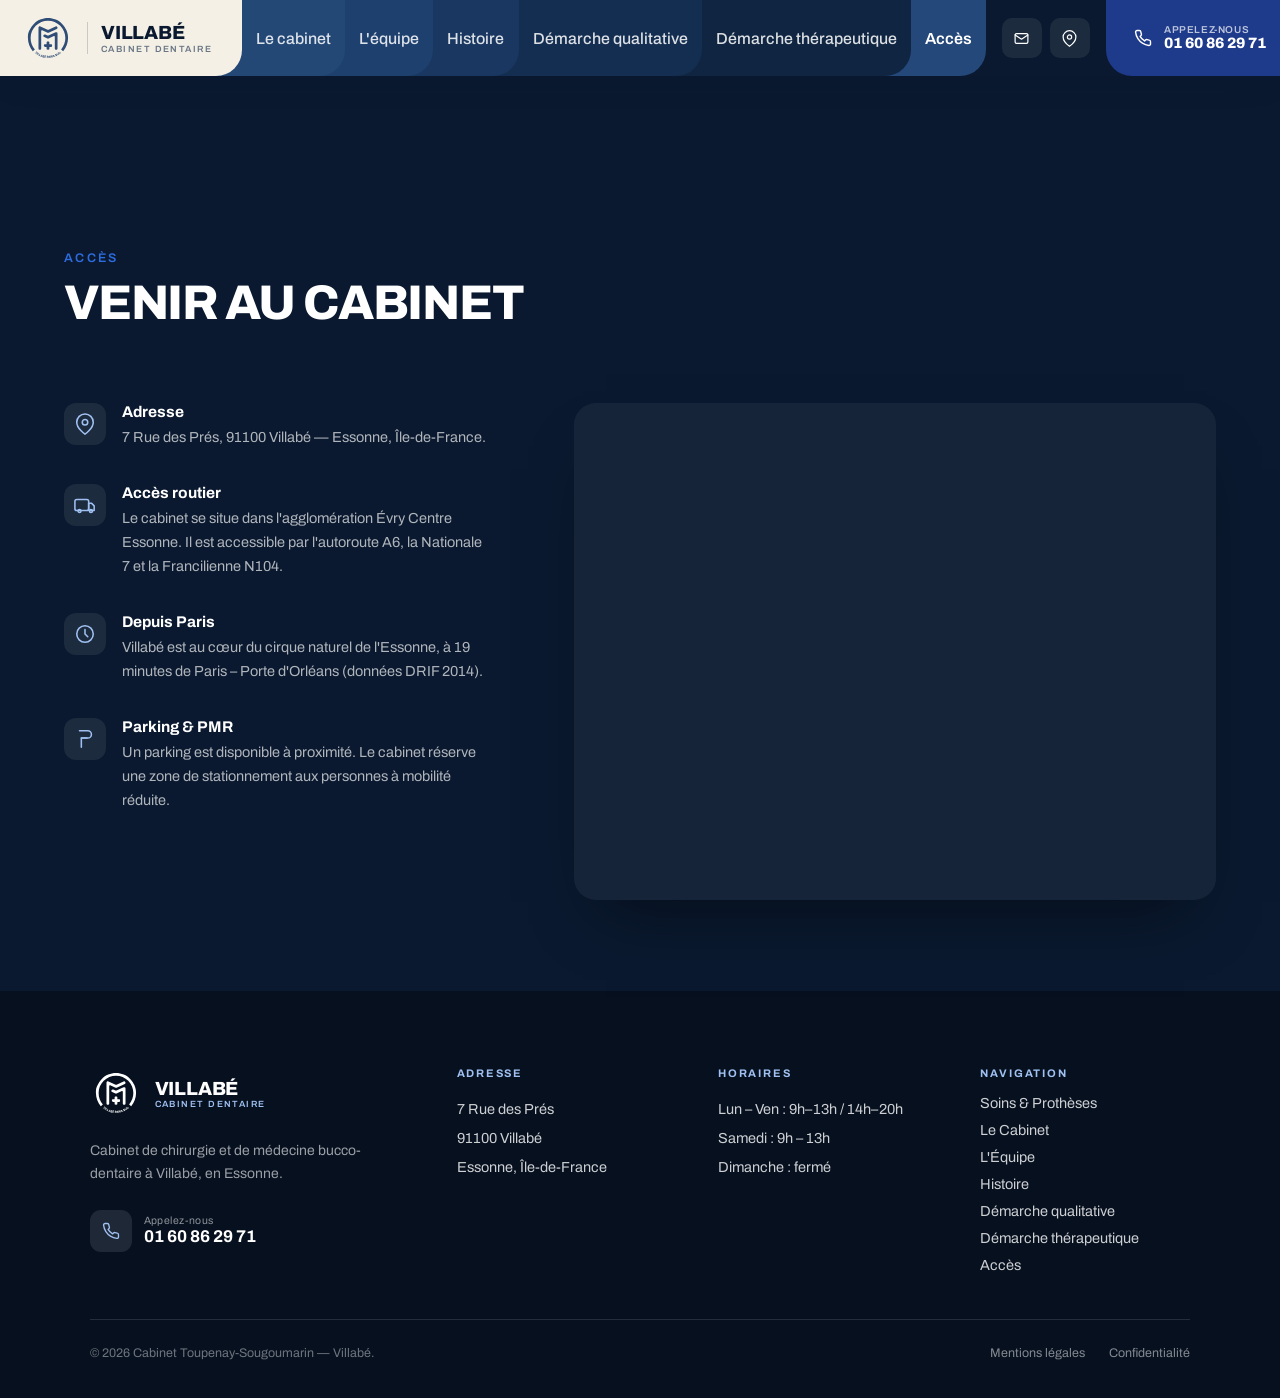
==== acces.html @ 50a6d3e3 "Ajoute les pages Equipe, Histoire, Demarche qualitative/therapeutique et Acces Reprend le contenu de" ====
<!DOCTYPE html>
<html lang="fr">
<head>
<meta charset="utf-8">
<meta name="viewport" content="width=device-width, initial-scale=1">
<title>Accès — Cabinet Dentaire Villabé — Dr Toupenay &amp; Dr Sougoumarin</title>
<meta name="description" content="Venir au cabinet dentaire de Villabé : adresse, accès routier (A6, N7, N104), distance depuis Paris, parking et zone PMR.">
<link rel="preconnect" href="https://fonts.googleapis.com">
<link rel="preconnect" href="https://fonts.gstatic.com" crossorigin>
<link href="https://fonts.googleapis.com/css2?family=Archivo:wght@400;500;600;700;800;900&display=swap" rel="stylesheet">
<style>
  :root {
    --navy:#0A192F; --navy2:#0E2742; --blue:#1E3A8A; --blue2:#2D6CDF; --blue-l:#9FC0F0;
    --cream:#ECE7DF; --ink:#14181B;
  }
  * { box-sizing: border-box; margin: 0; padding: 0; }
  html { scroll-behavior: smooth; }
  body { font-family: 'Archivo', -apple-system, sans-serif; color: #E8EEF6; background: var(--navy); -webkit-font-smoothing: antialiased; overflow-x: hidden; }
  ::selection { background: var(--navy); color: #fff; }
  img { display: block; }
  section[id], footer[id] { scroll-margin-top: 80px; }
  html.lenis, html.lenis body { height: auto; }
  .lenis.lenis-smooth { scroll-behavior: auto !important; }
  .lenis.lenis-smooth [data-lenis-prevent] { overscroll-behavior: contain; }
  .lenis.lenis-stopped { overflow: hidden; }
  .display { font-weight: 800; text-transform: uppercase; letter-spacing: -0.02em; line-height: 0.98; }
  .eyebrow { display: inline-block; font-size: 12.5px; font-weight: 600; letter-spacing: .18em; text-transform: uppercase; color: var(--blue-l); }

  /* ---------- header hover states ---------- */
  .navcenter a { white-space: nowrap; }
  .nav-active:hover { background: #2C5490 !important; }
  .nav-link:hover   { background: #23477C !important; color: #fff !important; }
  .icon-tab:hover   { background: rgba(255,255,255,0.16) !important; }
  .phone-cta:hover  { background: #274aa8 !important; }
  .flink:hover      { color: #fff !important; }
  @media (max-width: 1040px) { .navcenter { display: none !important; } }
  @media (max-width: 760px) { .footgrid { grid-template-columns: 1fr 1fr !important; } }
  @media (max-width: 560px) { .footgrid { grid-template-columns: 1fr !important; } }

  /* =====================================================================
     SCROLL ANIMATION ENGINE — reveal variants (data-reveal)
     ===================================================================== */
  [data-reveal] { opacity: 0; transition: opacity .9s cubic-bezier(.2,.7,.2,1), transform 1s cubic-bezier(.2,.7,.2,1); transition-delay: var(--rd,0ms); will-change: opacity, transform; }
  [data-reveal="up"]    { transform: translateY(44px); }
  [data-reveal="scale"] { transform: translateY(38px) scale(.94); }
  [data-reveal].is-in   { opacity: 1; transform: none; }
  @media (prefers-reduced-motion: reduce) {
    [data-reveal] { opacity: 1 !important; transform: none !important; }
  }

  /* =====================================================================
     ACCÈS — infos + carte
     ===================================================================== */
  .rowfeat { position: relative; padding: clamp(126px,15vw,172px) clamp(22px,5vw,80px) clamp(56px,7vw,108px); }
  .rowfeat__head { max-width: 1180px; margin: 0 auto clamp(48px,6vw,84px); }
  .rowfeat__head .eyebrow { color: var(--blue2); }
  .rowfeat__head h1 { margin-top: 14px; font-weight: 800; text-transform: uppercase; letter-spacing: -.025em; line-height: .98; color: #fff; font-size: clamp(30px,3.8vw,52px); max-width: 20ch; }
  .access__inner { max-width: 1180px; margin: 0 auto; display: grid; grid-template-columns: .82fr 1.18fr; gap: clamp(36px,5vw,72px); align-items: start; }
  .access__facts { display: flex; flex-direction: column; gap: clamp(26px,3vw,34px); }
  .access__fact { display: flex; gap: 16px; }
  .access__fact svg { flex: none; width: 42px; height: 42px; border-radius: 12px; background: rgba(255,255,255,.08); padding: 10px; box-sizing: border-box; }
  .access__fact h2 { font-size: 15.5px; font-weight: 700; color: #fff; margin-bottom: 6px; }
  .access__fact p { font-size: 14.5px; line-height: 1.65; color: rgba(255,255,255,.68); max-width: 46ch; }
  .access__map { position: relative; border-radius: 22px; overflow: hidden; aspect-ratio: 4/3.1; box-shadow: 0 34px 64px -32px rgba(0,0,0,.55); background: rgba(255,255,255,.05); }
  .access__map iframe { position: absolute; inset: 0; width: 100%; height: 100%; border: 0; filter: grayscale(.15) contrast(1.05); }
  @media (max-width: 900px) { .access__inner { grid-template-columns: 1fr; } .access__map { order: -1; } }

  /* =====================================================================
     FOOTER
     ===================================================================== */
  .site-footer { background: #06101F; color: #fff; padding: clamp(48px,6vw,84px) clamp(22px,7vw,110px) clamp(26px,3vw,38px); }
  .footgrid { display: grid; grid-template-columns: 1.5fr 1fr 1fr 1fr; gap: clamp(28px,4vw,56px); padding-bottom: 46px; border-bottom: 1px solid rgba(255,255,255,0.12); }
</style>
</head>
<body>

<div style="background:var(--navy); min-height:100vh;">

  <!-- ============ HEADER ============ -->
  <header style="position:sticky; top:0; z-index:100; display:flex; align-items:stretch; height:76px; background:#0A192F; margin:0; box-shadow:0 14px 34px -22px rgba(10,25,47,0.6);">
    <div style="flex:none; display:flex; align-items:center; gap:13px; background:#F4F0E6; padding:0 30px 0 22px; border-bottom-right-radius:26px; position:relative; z-index:7;">
      <img src="images/logo.svg" alt="Cabinet Dentaire Villabé Paris Sud" style="height:52px; width:auto;">
      <div style="width:1px; height:32px; background:rgba(10,25,47,0.18);"></div>
      <div style="display:flex; flex-direction:column; line-height:1.12;">
        <span style="font-weight:800; font-size:19px; letter-spacing:-0.01em; color:#0A192F;">VILLABÉ</span>
        <span style="font-weight:600; font-size:9px; letter-spacing:0.16em; text-transform:uppercase; color:#6a7686;">Cabinet Dentaire</span>
      </div>
    </div>
    <nav class="navcenter" style="flex:1; display:flex; align-items:stretch; position:relative;">
      <a href="index.html#cabinet" class="nav-link" style="flex:1; display:flex; align-items:center; justify-content:center; padding:0 clamp(10px,1.1vw,20px) 0 calc(clamp(10px,1.1vw,20px) + 26px); font-size:16px; font-weight:500; color:rgba(255,255,255,0.85); text-decoration:none; background:#234876; border-bottom-right-radius:26px; margin-left:-26px; position:relative; z-index:6; transition:background .2s ease, color .2s ease;">Le cabinet</a>
      <a href="equipe.html" class="nav-link" style="flex:1; display:flex; align-items:center; justify-content:center; padding:0 clamp(10px,1.1vw,20px) 0 calc(clamp(10px,1.1vw,20px) + 26px); font-size:16px; font-weight:500; color:rgba(255,255,255,0.85); text-decoration:none; background:#1E406E; border-bottom-right-radius:26px; margin-left:-26px; position:relative; z-index:5; transition:background .2s ease, color .2s ease;">L'équipe</a>
      <a href="histoire.html" class="nav-link" style="flex:1; display:flex; align-items:center; justify-content:center; padding:0 clamp(10px,1.1vw,20px) 0 calc(clamp(10px,1.1vw,20px) + 26px); font-size:16px; font-weight:500; color:rgba(255,255,255,0.85); text-decoration:none; background:#193760; border-bottom-right-radius:26px; margin-left:-26px; position:relative; z-index:4; transition:background .2s ease, color .2s ease;">Histoire</a>
      <a href="demarche-qualitative.html" class="nav-link" style="flex:1; display:flex; align-items:center; justify-content:center; padding:0 clamp(10px,1.1vw,20px) 0 calc(clamp(10px,1.1vw,20px) + 26px); font-size:16px; font-weight:500; color:rgba(255,255,255,0.85); text-decoration:none; background:#142E51; border-bottom-right-radius:26px; margin-left:-26px; position:relative; z-index:3; transition:background .2s ease, color .2s ease;">Démarche qualitative</a>
      <a href="demarche-therapeutique.html" class="nav-link" style="flex:1; display:flex; align-items:center; justify-content:center; padding:0 clamp(10px,1.1vw,20px) 0 calc(clamp(10px,1.1vw,20px) + 26px); font-size:16px; font-weight:500; color:rgba(255,255,255,0.85); text-decoration:none; background:#0F2541; border-bottom-right-radius:26px; margin-left:-26px; position:relative; z-index:2; transition:background .2s ease, color .2s ease;">Démarche thérapeutique</a>
      <a href="acces.html" class="nav-active" style="flex:1; display:flex; align-items:center; justify-content:center; padding:0 clamp(10px,1.1vw,20px) 0 calc(clamp(10px,1.1vw,20px) + 26px); font-size:16px; font-weight:600; color:#fff; text-decoration:none; background:#24487A; border-bottom-right-radius:26px; margin-left:-26px; position:relative; z-index:1; transition:background .2s ease;">Accès</a>
    </nav>
    <div style="flex:none; margin-left:auto; display:flex; align-items:center; gap:8px; padding:0 16px;">
      <a href="mailto:contact@villabe-dental.fr" class="icon-tab" style="width:40px; height:40px; border-radius:10px; background:rgba(255,255,255,0.08); display:flex; align-items:center; justify-content:center; text-decoration:none; transition:background .2s ease;">
        <svg width="17" height="17" viewBox="0 0 24 24" fill="none" stroke="#fff" stroke-width="1.7" stroke-linecap="round" stroke-linejoin="round"><rect x="3" y="5" width="18" height="14" rx="2"/><path d="m3 7 9 6 9-6"/></svg>
      </a>
      <a href="#contact" class="icon-tab" style="width:40px; height:40px; border-radius:10px; background:rgba(255,255,255,0.08); display:flex; align-items:center; justify-content:center; text-decoration:none; transition:background .2s ease;">
        <svg width="17" height="17" viewBox="0 0 24 24" fill="none" stroke="#fff" stroke-width="1.7" stroke-linecap="round" stroke-linejoin="round"><path d="M21 10c0 7-9 13-9 13s-9-6-9-13a9 9 0 0 1 18 0z"/><circle cx="12" cy="10" r="3"/></svg>
      </a>
    </div>
    <a href="tel:0160862971" class="phone-cta" style="flex:none; display:flex; align-items:center; gap:12px; background:#1E3A8A; padding:0 28px; text-decoration:none; border-bottom-left-radius:26px; transition:background .2s ease;">
      <svg width="18" height="18" viewBox="0 0 24 24" fill="none" stroke="#fff" stroke-width="1.9" stroke-linecap="round" stroke-linejoin="round"><path d="M22 16.92v3a2 2 0 0 1-2.18 2 19.79 19.79 0 0 1-8.63-3.07 19.5 19.5 0 0 1-6-6 19.79 19.79 0 0 1-3.07-8.67A2 2 0 0 1 4.11 2h3a2 2 0 0 1 2 1.72c.13.96.36 1.9.7 2.81a2 2 0 0 1-.45 2.11L8.09 9.91a16 16 0 0 0 6 6l1.27-1.27a2 2 0 0 1 2.11-.45c.91.34 1.85.57 2.81.7A2 2 0 0 1 22 16.92z"/></svg>
      <span style="display:flex; flex-direction:column; line-height:1.1;">
        <span style="font-size:10px; font-weight:600; letter-spacing:0.06em; text-transform:uppercase; color:rgba(255,255,255,0.7);">Appelez-nous</span>
        <span style="font-size:15px; font-weight:800; color:#fff;">01 60 86 29 71</span>
      </span>
    </a>
  </header>

  <!-- ============ ACCÈS ============ -->
  <section class="rowfeat" id="acces" aria-label="Accès" style="background:var(--navy);">
    <div class="rowfeat__head">
      <span class="eyebrow" data-reveal="up">Accès</span>
      <h1 data-reveal="up" style="--rd:60ms">Venir au cabinet</h1>
    </div>
    <div class="access__inner">
      <div class="access__facts">
        <div class="access__fact" data-reveal="up">
          <svg width="42" height="42" viewBox="0 0 24 24" fill="none" stroke="#9FC0F0" stroke-width="1.7" stroke-linecap="round" stroke-linejoin="round"><path d="M21 10c0 7-9 13-9 13s-9-6-9-13a9 9 0 0 1 18 0z"/><circle cx="12" cy="10" r="3"/></svg>
          <div><h2>Adresse</h2><p>7 Rue des Prés, 91100 Villabé — Essonne, Île-de-France.</p></div>
        </div>
        <div class="access__fact" data-reveal="up" style="--rd:60ms">
          <svg width="42" height="42" viewBox="0 0 24 24" fill="none" stroke="#9FC0F0" stroke-width="1.7" stroke-linecap="round" stroke-linejoin="round"><rect x="1" y="6" width="15" height="12" rx="2"/><path d="M16 10h3l3 3v5h-6z"/><circle cx="6" cy="18.5" r="1.6"/><circle cx="18.5" cy="18.5" r="1.6"/></svg>
          <div><h2>Accès routier</h2><p>Le cabinet se situe dans l'agglomération Évry Centre Essonne. Il est accessible par l'autoroute A6, la Nationale 7 et la Francilienne N104.</p></div>
        </div>
        <div class="access__fact" data-reveal="up" style="--rd:120ms">
          <svg width="42" height="42" viewBox="0 0 24 24" fill="none" stroke="#9FC0F0" stroke-width="1.7" stroke-linecap="round" stroke-linejoin="round"><circle cx="12" cy="12" r="9"/><path d="M12 7v5l3 3"/></svg>
          <div><h2>Depuis Paris</h2><p>Villabé est au cœur du cirque naturel de l'Essonne, à 19 minutes de Paris – Porte d'Orléans (données DRIF 2014).</p></div>
        </div>
        <div class="access__fact" data-reveal="up" style="--rd:180ms">
          <svg width="42" height="42" viewBox="0 0 24 24" fill="none" stroke="#9FC0F0" stroke-width="1.7" stroke-linecap="round" stroke-linejoin="round"><path d="M6 3h9a4 4 0 0 1 0 8H8v10"/><path d="M8 11h6"/></svg>
          <div><h2>Parking &amp; PMR</h2><p>Un parking est disponible à proximité. Le cabinet réserve une zone de stationnement aux personnes à mobilité réduite.</p></div>
        </div>
      </div>
      <div class="access__map" data-reveal="scale">
        <iframe src="https://www.google.com/maps?q=7+Rue+des+Pr%C3%A9s,+91100+Villab%C3%A9&output=embed" title="Localisation du cabinet à Villabé" loading="lazy" referrerpolicy="no-referrer-when-downgrade"></iframe>
      </div>
    </div>
  </section>

  <!-- ============ FOOTER ============ -->
  <footer class="site-footer" id="contact">
    <div class="footgrid">
      <div style="max-width:34ch;">
        <div style="display:flex; align-items:center; gap:13px; margin-bottom:20px;">
          <img src="images/logo-white.svg" alt="Cabinet Dentaire Villabé" style="height:52px; width:auto;">
          <div style="display:flex; flex-direction:column; line-height:1.12;">
            <span style="font-weight:800; font-size:19px; letter-spacing:-0.01em;">VILLABÉ</span>
            <span style="font-weight:600; font-size:9px; letter-spacing:0.16em; text-transform:uppercase; color:#9FC0F0;">Cabinet Dentaire</span>
          </div>
        </div>
        <p style="font-size:14px; line-height:1.65; color:rgba(255,255,255,0.6);">Cabinet de chirurgie et de médecine bucco-dentaire à Villabé, en Essonne.</p>
        <a href="tel:0160862971" style="display:inline-flex; align-items:center; gap:12px; margin-top:24px; text-decoration:none;">
          <span style="width:42px; height:42px; flex:none; border-radius:11px; background:rgba(255,255,255,0.1); display:flex; align-items:center; justify-content:center;"><svg width="18" height="18" viewBox="0 0 24 24" fill="none" stroke="#9FC0F0" stroke-width="1.8" stroke-linecap="round" stroke-linejoin="round"><path d="M22 16.92v3a2 2 0 0 1-2.18 2 19.79 19.79 0 0 1-8.63-3.07 19.5 19.5 0 0 1-6-6 19.79 19.79 0 0 1-3.07-8.67A2 2 0 0 1 4.11 2h3a2 2 0 0 1 2 1.72c.13.96.36 1.9.7 2.81a2 2 0 0 1-.45 2.11L8.09 9.91a16 16 0 0 0 6 6l1.27-1.27a2 2 0 0 1 2.11-.45c.91.34 1.85.57 2.81.7A2 2 0 0 1 22 16.92z"/></svg></span>
          <span style="display:flex; flex-direction:column; line-height:1.15;"><span style="font-size:10.5px; color:rgba(255,255,255,0.55); letter-spacing:0.04em;">Appelez-nous</span><span style="font-size:17px; font-weight:700; color:#fff;">01 60 86 29 71</span></span>
        </a>
      </div>
      <div>
        <div style="font-size:11px; font-weight:700; letter-spacing:0.16em; text-transform:uppercase; color:#9FC0F0; margin-bottom:16px;">Adresse</div>
        <div style="font-size:14.5px; line-height:2; color:rgba(255,255,255,0.8);">7 Rue des Prés<br>91100 Villabé<br>Essonne, Île-de-France</div>
      </div>
      <div>
        <div style="font-size:11px; font-weight:700; letter-spacing:0.16em; text-transform:uppercase; color:#9FC0F0; margin-bottom:16px;">Horaires</div>
        <div style="font-size:14.5px; line-height:2; color:rgba(255,255,255,0.8);">Lun – Ven&nbsp;: 9h–13h / 14h–20h<br>Samedi&nbsp;: 9h – 13h<br>Dimanche&nbsp;: fermé</div>
      </div>
      <div>
        <div style="font-size:11px; font-weight:700; letter-spacing:0.16em; text-transform:uppercase; color:#9FC0F0; margin-bottom:16px;">Navigation</div>
        <div style="display:flex; flex-direction:column; gap:11px;">
          <a href="index.html#soins" class="flink" style="font-size:14.5px; color:rgba(255,255,255,0.8); text-decoration:none; transition:color .2s ease;">Soins &amp; Prothèses</a>
          <a href="index.html#cabinet" class="flink" style="font-size:14.5px; color:rgba(255,255,255,0.8); text-decoration:none; transition:color .2s ease;">Le Cabinet</a>
          <a href="equipe.html" class="flink" style="font-size:14.5px; color:rgba(255,255,255,0.8); text-decoration:none; transition:color .2s ease;">L'Équipe</a>
          <a href="histoire.html" class="flink" style="font-size:14.5px; color:rgba(255,255,255,0.8); text-decoration:none; transition:color .2s ease;">Histoire</a>
          <a href="demarche-qualitative.html" class="flink" style="font-size:14.5px; color:rgba(255,255,255,0.8); text-decoration:none; transition:color .2s ease;">Démarche qualitative</a>
          <a href="demarche-therapeutique.html" class="flink" style="font-size:14.5px; color:rgba(255,255,255,0.8); text-decoration:none; transition:color .2s ease;">Démarche thérapeutique</a>
          <a href="acces.html" class="flink" style="font-size:14.5px; color:rgba(255,255,255,0.8); text-decoration:none; transition:color .2s ease;">Accès</a>
        </div>
      </div>
    </div>
    <div style="display:flex; align-items:center; justify-content:space-between; flex-wrap:wrap; gap:14px; padding-top:26px;">
      <span style="font-size:12.5px; color:rgba(255,255,255,0.42);">© 2026 Cabinet Toupenay-Sougoumarin — Villabé.</span>
      <div style="display:flex; gap:24px;">
        <a href="#" class="flink" style="font-size:12.5px; color:rgba(255,255,255,0.5); text-decoration:none;">Mentions légales</a>
        <a href="#" class="flink" style="font-size:12.5px; color:rgba(255,255,255,0.5); text-decoration:none;">Confidentialité</a>
      </div>
    </div>
  </footer>

</div>

<script src="js/lenis.min.js"></script>
<script>
(function () {
  var reduce = window.matchMedia && window.matchMedia('(prefers-reduced-motion: reduce)').matches;
  var D = document;

  function initLenis() {
    if (reduce || !window.Lenis) return;
    var lenis = new Lenis({
      duration: 1.15,
      easing: function (t) { return Math.min(1, 1.001 - Math.pow(2, -10 * t)); },
      smoothWheel: true,
      wheelMultiplier: 1,
      touchMultiplier: 1.6
    });
    function loop(time) { lenis.raf(time); requestAnimationFrame(loop); }
    requestAnimationFrame(loop);
    Array.prototype.slice.call(D.querySelectorAll('a[href^="#"]')).forEach(function (a) {
      var href = a.getAttribute('href');
      if (href.length < 2) return;
      a.addEventListener('click', function (e) {
        var t = D.querySelector(href);
        if (t) { e.preventDefault(); lenis.scrollTo(t, { offset: -80 }); }
      });
    });
  }

  function initReveal() {
    var els = Array.prototype.slice.call(D.querySelectorAll('[data-reveal]'));
    if (!els.length) return;
    els.forEach(function (e) {
      var p = e.parentElement;
      while (p && !p.hasAttribute('data-stagger')) p = p.parentElement;
      if (p && !e.style.getPropertyValue('--rd')) {
        var sibs = Array.prototype.slice.call(p.querySelectorAll('[data-reveal]'));
        var step = parseInt(p.getAttribute('data-stagger'), 10) || 80;
        e.style.setProperty('--rd', (sibs.indexOf(e) * step) + 'ms');
      }
    });
    if (reduce || !('IntersectionObserver' in window)) { els.forEach(function (e) { e.classList.add('is-in'); }); return; }
    var io = new IntersectionObserver(function (ents) {
      ents.forEach(function (en) { if (en.isIntersecting) { en.target.classList.add('is-in'); io.unobserve(en.target); } });
    }, { threshold: 0.18, rootMargin: '0px 0px -8% 0px' });
    els.forEach(function (e) { io.observe(e); });
  }

  function boot() {
    try { initLenis(); } catch (e) {}
    try { initReveal(); } catch (e) {}
  }
  if (document.readyState === 'loading') document.addEventListener('DOMContentLoaded', boot);
  else boot();
})();
</script>
</body>
</html>
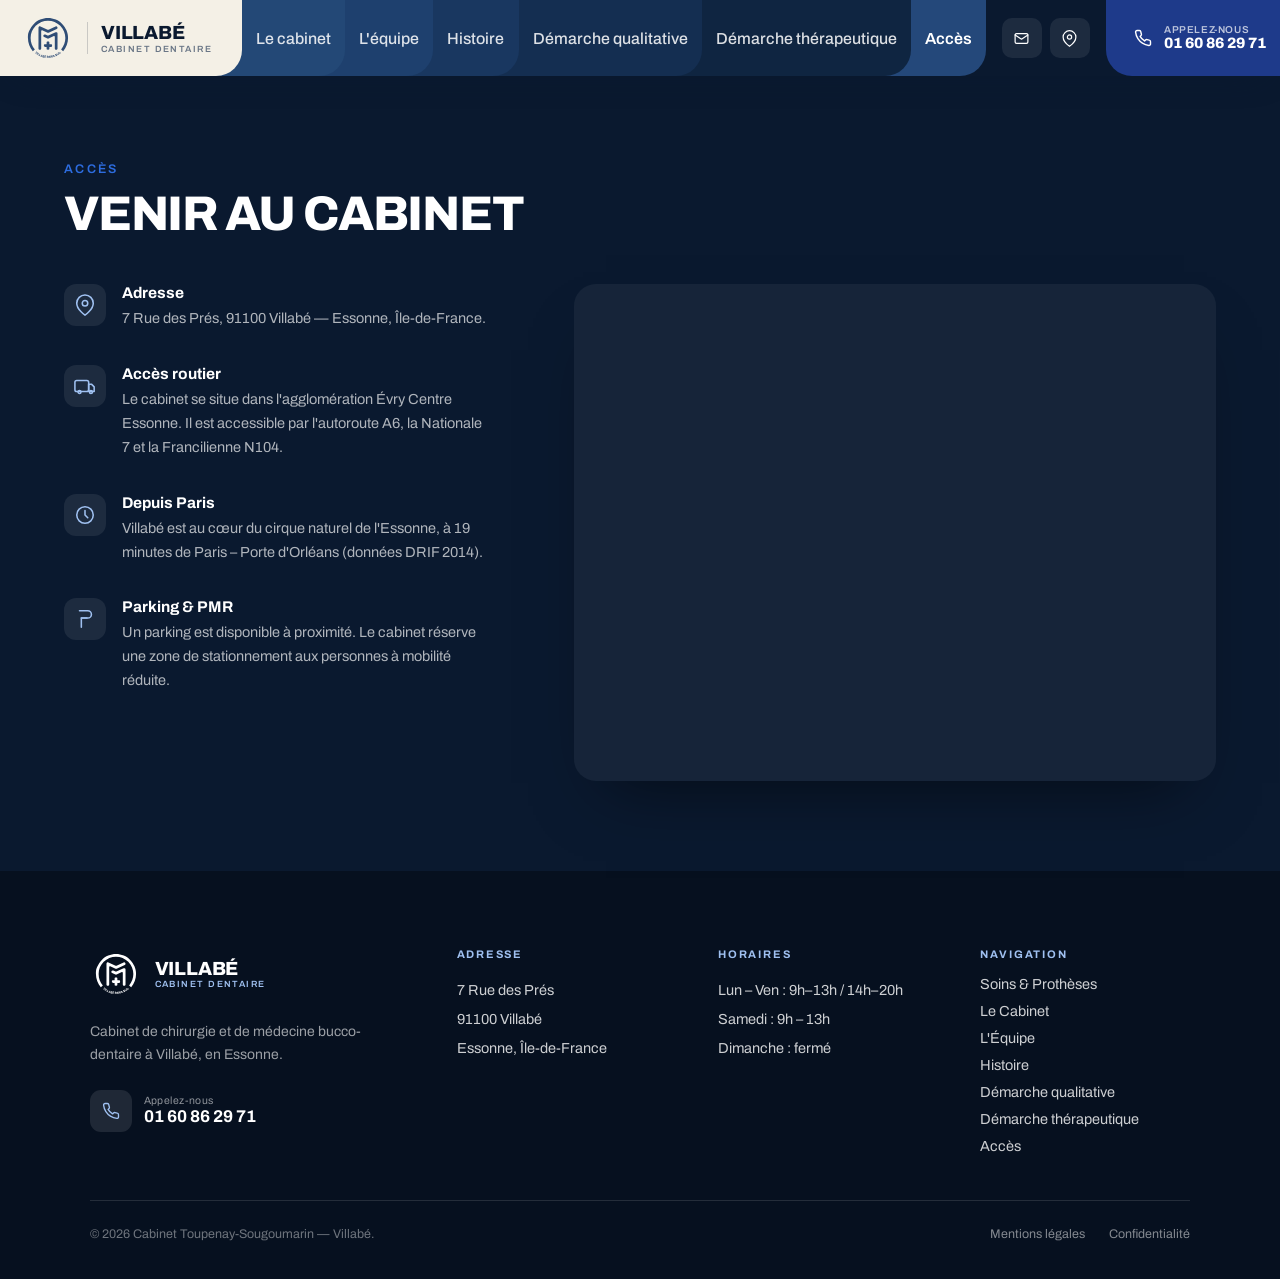
==== commit 7be2236a: "Remplace le format video vertical par un lecteur 16/9 et reduit les marges hautes - equipe.html : le" ====
--- a/acces.html
+++ b/acces.html
@@ -51,8 +51,8 @@
   /* =====================================================================
      ACCÈS — infos + carte
      ===================================================================== */
-  .rowfeat { position: relative; padding: clamp(126px,15vw,172px) clamp(22px,5vw,80px) clamp(56px,7vw,108px); }
-  .rowfeat__head { max-width: 1180px; margin: 0 auto clamp(48px,6vw,84px); }
+  .rowfeat { position: relative; padding: clamp(52px,6.5vw,86px) clamp(22px,5vw,80px) clamp(56px,7vw,108px); }
+  .rowfeat__head { max-width: 1180px; margin: 0 auto clamp(30px,3.6vw,50px); }
   .rowfeat__head .eyebrow { color: var(--blue2); }
   .rowfeat__head h1 { margin-top: 14px; font-weight: 800; text-transform: uppercase; letter-spacing: -.025em; line-height: .98; color: #fff; font-size: clamp(30px,3.8vw,52px); max-width: 20ch; }
   .access__inner { max-width: 1180px; margin: 0 auto; display: grid; grid-template-columns: .82fr 1.18fr; gap: clamp(36px,5vw,72px); align-items: start; }
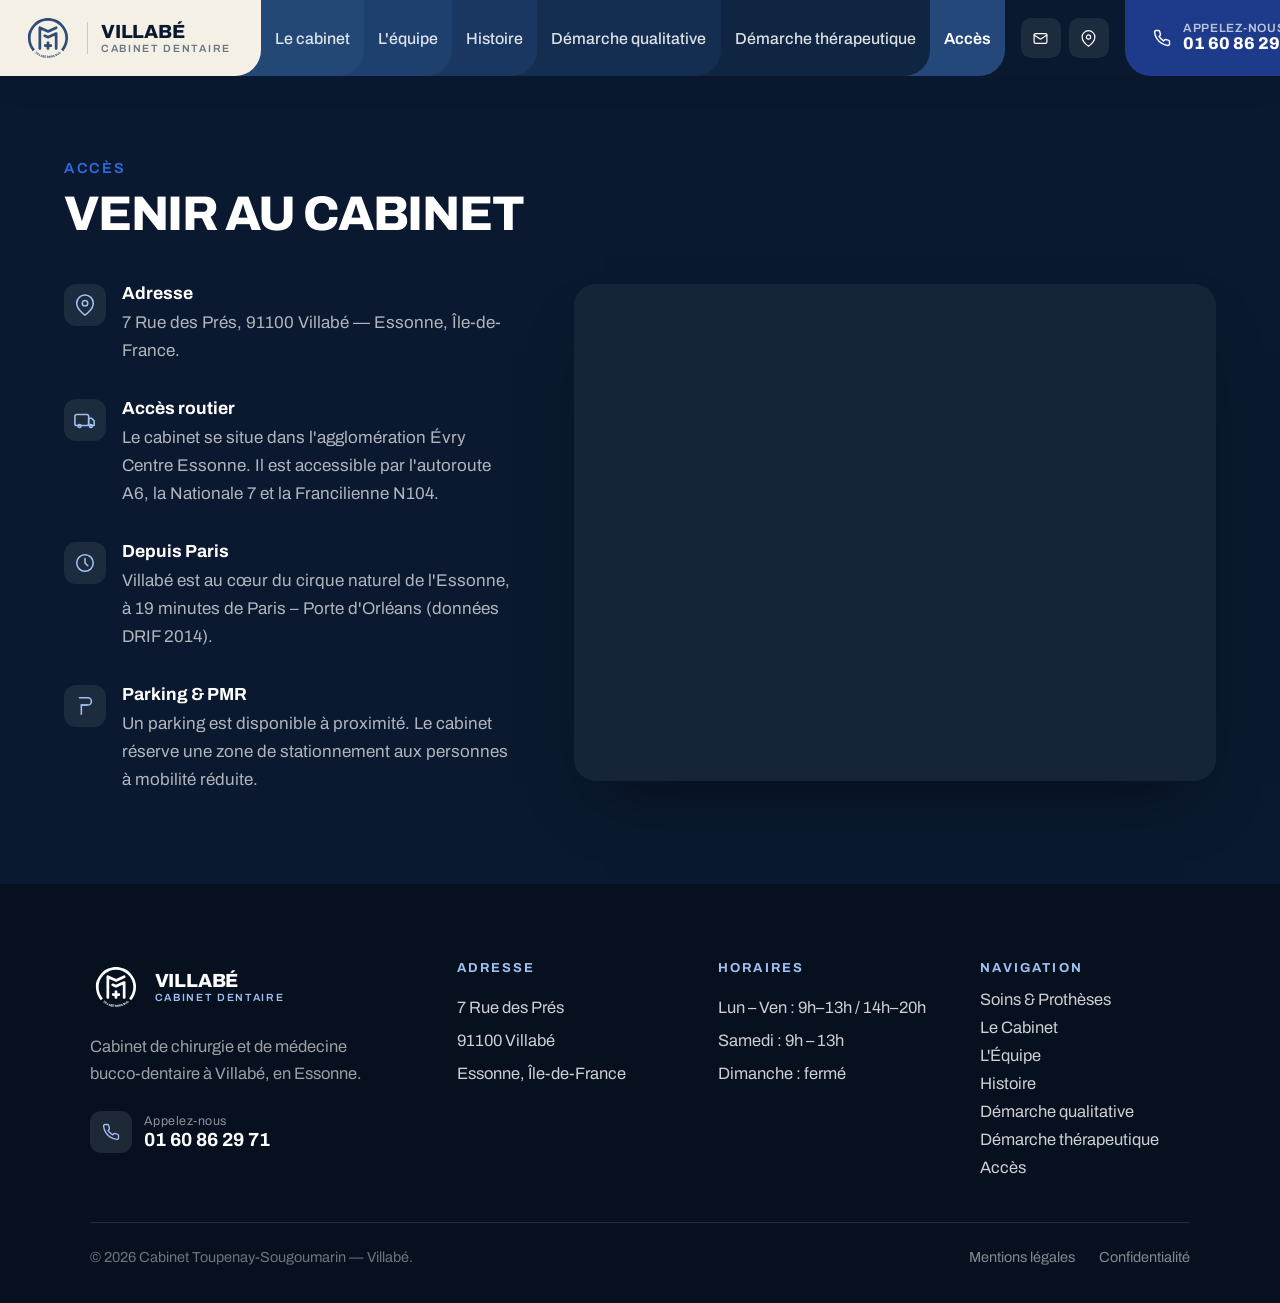
==== commit 733a1549: "Passe typographique : agrandit les petites ecritures sur les six pages Meme echelle partout, alignee" ====
--- a/acces.html
+++ b/acces.html
@@ -24,13 +24,14 @@
   .lenis.lenis-smooth [data-lenis-prevent] { overscroll-behavior: contain; }
   .lenis.lenis-stopped { overflow: hidden; }
   .display { font-weight: 800; text-transform: uppercase; letter-spacing: -0.02em; line-height: 0.98; }
-  .eyebrow { display: inline-block; font-size: 12.5px; font-weight: 600; letter-spacing: .18em; text-transform: uppercase; color: var(--blue-l); }
+  .eyebrow { display: inline-block; font-size: 14.5px; font-weight: 600; letter-spacing: .18em; text-transform: uppercase; color: var(--blue-l); }
 
   /* ---------- header hover states ---------- */
   .navcenter a { white-space: nowrap; }
   .nav-active:hover { background: #2C5490 !important; }
   .nav-link:hover   { background: #23477C !important; color: #fff !important; }
   .icon-tab:hover   { background: rgba(255,255,255,0.16) !important; }
+  .logo-home:hover  { background: #FFFCF2 !important; }
   .phone-cta:hover  { background: #274aa8 !important; }
   .flink:hover      { color: #fff !important; }
   @media (max-width: 1040px) { .navcenter { display: none !important; } }
@@ -59,8 +60,8 @@
   .access__facts { display: flex; flex-direction: column; gap: clamp(26px,3vw,34px); }
   .access__fact { display: flex; gap: 16px; }
   .access__fact svg { flex: none; width: 42px; height: 42px; border-radius: 12px; background: rgba(255,255,255,.08); padding: 10px; box-sizing: border-box; }
-  .access__fact h2 { font-size: 15.5px; font-weight: 700; color: #fff; margin-bottom: 6px; }
-  .access__fact p { font-size: 14.5px; line-height: 1.65; color: rgba(255,255,255,.68); max-width: 46ch; }
+  .access__fact h2 { font-size: 17.5px; font-weight: 700; color: #fff; margin-bottom: 6px; }
+  .access__fact p { font-size: 17px; line-height: 1.65; color: rgba(255,255,255,.68); max-width: 46ch; }
   .access__map { position: relative; border-radius: 22px; overflow: hidden; aspect-ratio: 4/3.1; box-shadow: 0 34px 64px -32px rgba(0,0,0,.55); background: rgba(255,255,255,.05); }
   .access__map iframe { position: absolute; inset: 0; width: 100%; height: 100%; border: 0; filter: grayscale(.15) contrast(1.05); }
   @media (max-width: 900px) { .access__inner { grid-template-columns: 1fr; } .access__map { order: -1; } }
@@ -78,14 +79,14 @@
 
   <!-- ============ HEADER ============ -->
   <header style="position:sticky; top:0; z-index:100; display:flex; align-items:stretch; height:76px; background:#0A192F; margin:0; box-shadow:0 14px 34px -22px rgba(10,25,47,0.6);">
-    <div style="flex:none; display:flex; align-items:center; gap:13px; background:#F4F0E6; padding:0 30px 0 22px; border-bottom-right-radius:26px; position:relative; z-index:7;">
+    <a href="index.html" class="logo-home" aria-label="Retour à l’accueil" style="flex:none; display:flex; align-items:center; gap:13px; background:#F4F0E6; padding:0 30px 0 22px; border-bottom-right-radius:26px; position:relative; z-index:7; text-decoration:none; transition:background .2s ease;">
       <img src="images/logo.svg" alt="Cabinet Dentaire Villabé Paris Sud" style="height:52px; width:auto;">
       <div style="width:1px; height:32px; background:rgba(10,25,47,0.18);"></div>
       <div style="display:flex; flex-direction:column; line-height:1.12;">
         <span style="font-weight:800; font-size:19px; letter-spacing:-0.01em; color:#0A192F;">VILLABÉ</span>
-        <span style="font-weight:600; font-size:9px; letter-spacing:0.16em; text-transform:uppercase; color:#6a7686;">Cabinet Dentaire</span>
-      </div>
-    </div>
+        <span style="font-weight:600; font-size:10.5px; letter-spacing:0.16em; text-transform:uppercase; color:#6a7686;">Cabinet Dentaire</span>
+      </div>
+    </a>
     <nav class="navcenter" style="flex:1; display:flex; align-items:stretch; position:relative;">
       <a href="index.html#cabinet" class="nav-link" style="flex:1; display:flex; align-items:center; justify-content:center; padding:0 clamp(10px,1.1vw,20px) 0 calc(clamp(10px,1.1vw,20px) + 26px); font-size:16px; font-weight:500; color:rgba(255,255,255,0.85); text-decoration:none; background:#234876; border-bottom-right-radius:26px; margin-left:-26px; position:relative; z-index:6; transition:background .2s ease, color .2s ease;">Le cabinet</a>
       <a href="equipe.html" class="nav-link" style="flex:1; display:flex; align-items:center; justify-content:center; padding:0 clamp(10px,1.1vw,20px) 0 calc(clamp(10px,1.1vw,20px) + 26px); font-size:16px; font-weight:500; color:rgba(255,255,255,0.85); text-decoration:none; background:#1E406E; border-bottom-right-radius:26px; margin-left:-26px; position:relative; z-index:5; transition:background .2s ease, color .2s ease;">L'équipe</a>
@@ -105,8 +106,8 @@
     <a href="tel:0160862971" class="phone-cta" style="flex:none; display:flex; align-items:center; gap:12px; background:#1E3A8A; padding:0 28px; text-decoration:none; border-bottom-left-radius:26px; transition:background .2s ease;">
       <svg width="18" height="18" viewBox="0 0 24 24" fill="none" stroke="#fff" stroke-width="1.9" stroke-linecap="round" stroke-linejoin="round"><path d="M22 16.92v3a2 2 0 0 1-2.18 2 19.79 19.79 0 0 1-8.63-3.07 19.5 19.5 0 0 1-6-6 19.79 19.79 0 0 1-3.07-8.67A2 2 0 0 1 4.11 2h3a2 2 0 0 1 2 1.72c.13.96.36 1.9.7 2.81a2 2 0 0 1-.45 2.11L8.09 9.91a16 16 0 0 0 6 6l1.27-1.27a2 2 0 0 1 2.11-.45c.91.34 1.85.57 2.81.7A2 2 0 0 1 22 16.92z"/></svg>
       <span style="display:flex; flex-direction:column; line-height:1.1;">
-        <span style="font-size:10px; font-weight:600; letter-spacing:0.06em; text-transform:uppercase; color:rgba(255,255,255,0.7);">Appelez-nous</span>
-        <span style="font-size:15px; font-weight:800; color:#fff;">01 60 86 29 71</span>
+        <span style="font-size:12px; font-weight:600; letter-spacing:0.06em; text-transform:uppercase; color:rgba(255,255,255,0.7);">Appelez-nous</span>
+        <span style="font-size:17px; font-weight:800; color:#fff;">01 60 86 29 71</span>
       </span>
     </a>
   </header>
@@ -150,41 +151,41 @@
           <img src="images/logo-white.svg" alt="Cabinet Dentaire Villabé" style="height:52px; width:auto;">
           <div style="display:flex; flex-direction:column; line-height:1.12;">
             <span style="font-weight:800; font-size:19px; letter-spacing:-0.01em;">VILLABÉ</span>
-            <span style="font-weight:600; font-size:9px; letter-spacing:0.16em; text-transform:uppercase; color:#9FC0F0;">Cabinet Dentaire</span>
+            <span style="font-weight:600; font-size:10.5px; letter-spacing:0.16em; text-transform:uppercase; color:#9FC0F0;">Cabinet Dentaire</span>
           </div>
         </div>
-        <p style="font-size:14px; line-height:1.65; color:rgba(255,255,255,0.6);">Cabinet de chirurgie et de médecine bucco-dentaire à Villabé, en Essonne.</p>
+        <p style="font-size:16.5px; line-height:1.65; color:rgba(255,255,255,0.6);">Cabinet de chirurgie et de médecine bucco-dentaire à Villabé, en Essonne.</p>
         <a href="tel:0160862971" style="display:inline-flex; align-items:center; gap:12px; margin-top:24px; text-decoration:none;">
           <span style="width:42px; height:42px; flex:none; border-radius:11px; background:rgba(255,255,255,0.1); display:flex; align-items:center; justify-content:center;"><svg width="18" height="18" viewBox="0 0 24 24" fill="none" stroke="#9FC0F0" stroke-width="1.8" stroke-linecap="round" stroke-linejoin="round"><path d="M22 16.92v3a2 2 0 0 1-2.18 2 19.79 19.79 0 0 1-8.63-3.07 19.5 19.5 0 0 1-6-6 19.79 19.79 0 0 1-3.07-8.67A2 2 0 0 1 4.11 2h3a2 2 0 0 1 2 1.72c.13.96.36 1.9.7 2.81a2 2 0 0 1-.45 2.11L8.09 9.91a16 16 0 0 0 6 6l1.27-1.27a2 2 0 0 1 2.11-.45c.91.34 1.85.57 2.81.7A2 2 0 0 1 22 16.92z"/></svg></span>
-          <span style="display:flex; flex-direction:column; line-height:1.15;"><span style="font-size:10.5px; color:rgba(255,255,255,0.55); letter-spacing:0.04em;">Appelez-nous</span><span style="font-size:17px; font-weight:700; color:#fff;">01 60 86 29 71</span></span>
+          <span style="display:flex; flex-direction:column; line-height:1.15;"><span style="font-size:12.5px; color:rgba(255,255,255,0.55); letter-spacing:0.04em;">Appelez-nous</span><span style="font-size:19px; font-weight:700; color:#fff;">01 60 86 29 71</span></span>
         </a>
       </div>
       <div>
-        <div style="font-size:11px; font-weight:700; letter-spacing:0.16em; text-transform:uppercase; color:#9FC0F0; margin-bottom:16px;">Adresse</div>
-        <div style="font-size:14.5px; line-height:2; color:rgba(255,255,255,0.8);">7 Rue des Prés<br>91100 Villabé<br>Essonne, Île-de-France</div>
+        <div style="font-size:13px; font-weight:700; letter-spacing:0.16em; text-transform:uppercase; color:#9FC0F0; margin-bottom:16px;">Adresse</div>
+        <div style="font-size:16.5px; line-height:2; color:rgba(255,255,255,0.8);">7 Rue des Prés<br>91100 Villabé<br>Essonne, Île-de-France</div>
       </div>
       <div>
-        <div style="font-size:11px; font-weight:700; letter-spacing:0.16em; text-transform:uppercase; color:#9FC0F0; margin-bottom:16px;">Horaires</div>
-        <div style="font-size:14.5px; line-height:2; color:rgba(255,255,255,0.8);">Lun – Ven&nbsp;: 9h–13h / 14h–20h<br>Samedi&nbsp;: 9h – 13h<br>Dimanche&nbsp;: fermé</div>
+        <div style="font-size:13px; font-weight:700; letter-spacing:0.16em; text-transform:uppercase; color:#9FC0F0; margin-bottom:16px;">Horaires</div>
+        <div style="font-size:16.5px; line-height:2; color:rgba(255,255,255,0.8);">Lun – Ven&nbsp;: 9h–13h / 14h–20h<br>Samedi&nbsp;: 9h – 13h<br>Dimanche&nbsp;: fermé</div>
       </div>
       <div>
-        <div style="font-size:11px; font-weight:700; letter-spacing:0.16em; text-transform:uppercase; color:#9FC0F0; margin-bottom:16px;">Navigation</div>
+        <div style="font-size:13px; font-weight:700; letter-spacing:0.16em; text-transform:uppercase; color:#9FC0F0; margin-bottom:16px;">Navigation</div>
         <div style="display:flex; flex-direction:column; gap:11px;">
-          <a href="index.html#soins" class="flink" style="font-size:14.5px; color:rgba(255,255,255,0.8); text-decoration:none; transition:color .2s ease;">Soins &amp; Prothèses</a>
-          <a href="index.html#cabinet" class="flink" style="font-size:14.5px; color:rgba(255,255,255,0.8); text-decoration:none; transition:color .2s ease;">Le Cabinet</a>
-          <a href="equipe.html" class="flink" style="font-size:14.5px; color:rgba(255,255,255,0.8); text-decoration:none; transition:color .2s ease;">L'Équipe</a>
-          <a href="histoire.html" class="flink" style="font-size:14.5px; color:rgba(255,255,255,0.8); text-decoration:none; transition:color .2s ease;">Histoire</a>
-          <a href="demarche-qualitative.html" class="flink" style="font-size:14.5px; color:rgba(255,255,255,0.8); text-decoration:none; transition:color .2s ease;">Démarche qualitative</a>
-          <a href="demarche-therapeutique.html" class="flink" style="font-size:14.5px; color:rgba(255,255,255,0.8); text-decoration:none; transition:color .2s ease;">Démarche thérapeutique</a>
-          <a href="acces.html" class="flink" style="font-size:14.5px; color:rgba(255,255,255,0.8); text-decoration:none; transition:color .2s ease;">Accès</a>
+          <a href="index.html#soins" class="flink" style="font-size:16.5px; color:rgba(255,255,255,0.8); text-decoration:none; transition:color .2s ease;">Soins &amp; Prothèses</a>
+          <a href="index.html#cabinet" class="flink" style="font-size:16.5px; color:rgba(255,255,255,0.8); text-decoration:none; transition:color .2s ease;">Le Cabinet</a>
+          <a href="equipe.html" class="flink" style="font-size:16.5px; color:rgba(255,255,255,0.8); text-decoration:none; transition:color .2s ease;">L'Équipe</a>
+          <a href="histoire.html" class="flink" style="font-size:16.5px; color:rgba(255,255,255,0.8); text-decoration:none; transition:color .2s ease;">Histoire</a>
+          <a href="demarche-qualitative.html" class="flink" style="font-size:16.5px; color:rgba(255,255,255,0.8); text-decoration:none; transition:color .2s ease;">Démarche qualitative</a>
+          <a href="demarche-therapeutique.html" class="flink" style="font-size:16.5px; color:rgba(255,255,255,0.8); text-decoration:none; transition:color .2s ease;">Démarche thérapeutique</a>
+          <a href="acces.html" class="flink" style="font-size:16.5px; color:rgba(255,255,255,0.8); text-decoration:none; transition:color .2s ease;">Accès</a>
         </div>
       </div>
     </div>
     <div style="display:flex; align-items:center; justify-content:space-between; flex-wrap:wrap; gap:14px; padding-top:26px;">
-      <span style="font-size:12.5px; color:rgba(255,255,255,0.42);">© 2026 Cabinet Toupenay-Sougoumarin — Villabé.</span>
+      <span style="font-size:14.5px; color:rgba(255,255,255,0.42);">© 2026 Cabinet Toupenay-Sougoumarin — Villabé.</span>
       <div style="display:flex; gap:24px;">
-        <a href="#" class="flink" style="font-size:12.5px; color:rgba(255,255,255,0.5); text-decoration:none;">Mentions légales</a>
-        <a href="#" class="flink" style="font-size:12.5px; color:rgba(255,255,255,0.5); text-decoration:none;">Confidentialité</a>
+        <a href="#" class="flink" style="font-size:14.5px; color:rgba(255,255,255,0.5); text-decoration:none;">Mentions légales</a>
+        <a href="#" class="flink" style="font-size:14.5px; color:rgba(255,255,255,0.5); text-decoration:none;">Confidentialité</a>
       </div>
     </div>
   </footer>
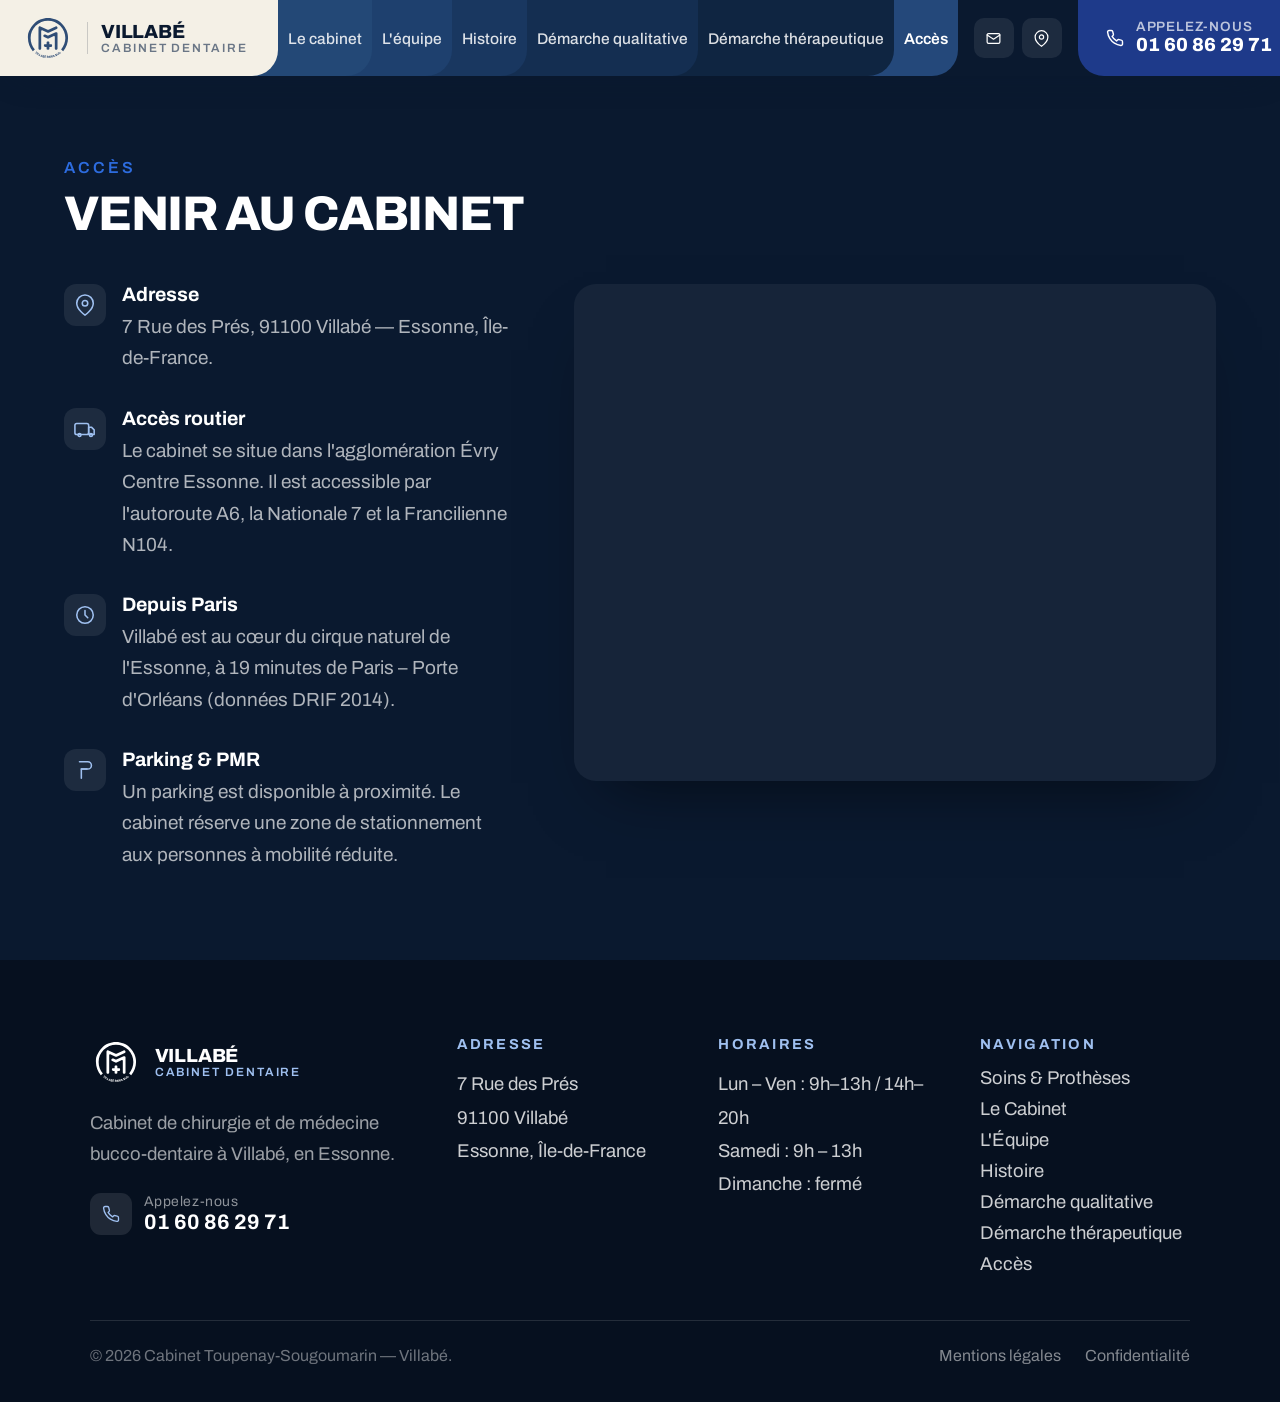
==== commit 649ad651: "Deuxieme cran typographique + navigation agrandie Corps de texte porte a 21px (au lieu de 18,5-19), " ====
--- a/acces.html
+++ b/acces.html
@@ -24,7 +24,7 @@
   .lenis.lenis-smooth [data-lenis-prevent] { overscroll-behavior: contain; }
   .lenis.lenis-stopped { overflow: hidden; }
   .display { font-weight: 800; text-transform: uppercase; letter-spacing: -0.02em; line-height: 0.98; }
-  .eyebrow { display: inline-block; font-size: 14.5px; font-weight: 600; letter-spacing: .18em; text-transform: uppercase; color: var(--blue-l); }
+  .eyebrow { display: inline-block; font-size: 16px; font-weight: 600; letter-spacing: .18em; text-transform: uppercase; color: var(--blue-l); }
 
   /* ---------- header hover states ---------- */
   .navcenter a { white-space: nowrap; }
@@ -32,6 +32,8 @@
   .nav-link:hover   { background: #23477C !important; color: #fff !important; }
   .icon-tab:hover   { background: rgba(255,255,255,0.16) !important; }
   .logo-home:hover  { background: #FFFCF2 !important; }
+  .navcenter a { font-size: 17.5px !important; }
+  @media (max-width: 1400px) { .navcenter a { font-size: 15.5px !important; padding-right: 10px !important; padding-left: 36px !important; } }
   .phone-cta:hover  { background: #274aa8 !important; }
   .flink:hover      { color: #fff !important; }
   @media (max-width: 1040px) { .navcenter { display: none !important; } }
@@ -60,8 +62,8 @@
   .access__facts { display: flex; flex-direction: column; gap: clamp(26px,3vw,34px); }
   .access__fact { display: flex; gap: 16px; }
   .access__fact svg { flex: none; width: 42px; height: 42px; border-radius: 12px; background: rgba(255,255,255,.08); padding: 10px; box-sizing: border-box; }
-  .access__fact h2 { font-size: 17.5px; font-weight: 700; color: #fff; margin-bottom: 6px; }
-  .access__fact p { font-size: 17px; line-height: 1.65; color: rgba(255,255,255,.68); max-width: 46ch; }
+  .access__fact h2 { font-size: 19.5px; font-weight: 700; color: #fff; margin-bottom: 6px; }
+  .access__fact p { font-size: 19px; line-height: 1.65; color: rgba(255,255,255,.68); max-width: 46ch; }
   .access__map { position: relative; border-radius: 22px; overflow: hidden; aspect-ratio: 4/3.1; box-shadow: 0 34px 64px -32px rgba(0,0,0,.55); background: rgba(255,255,255,.05); }
   .access__map iframe { position: absolute; inset: 0; width: 100%; height: 100%; border: 0; filter: grayscale(.15) contrast(1.05); }
   @media (max-width: 900px) { .access__inner { grid-template-columns: 1fr; } .access__map { order: -1; } }
@@ -84,7 +86,7 @@
       <div style="width:1px; height:32px; background:rgba(10,25,47,0.18);"></div>
       <div style="display:flex; flex-direction:column; line-height:1.12;">
         <span style="font-weight:800; font-size:19px; letter-spacing:-0.01em; color:#0A192F;">VILLABÉ</span>
-        <span style="font-weight:600; font-size:10.5px; letter-spacing:0.16em; text-transform:uppercase; color:#6a7686;">Cabinet Dentaire</span>
+        <span style="font-weight:600; font-size:12px; letter-spacing:0.16em; text-transform:uppercase; color:#6a7686;">Cabinet Dentaire</span>
       </div>
     </a>
     <nav class="navcenter" style="flex:1; display:flex; align-items:stretch; position:relative;">
@@ -106,8 +108,8 @@
     <a href="tel:0160862971" class="phone-cta" style="flex:none; display:flex; align-items:center; gap:12px; background:#1E3A8A; padding:0 28px; text-decoration:none; border-bottom-left-radius:26px; transition:background .2s ease;">
       <svg width="18" height="18" viewBox="0 0 24 24" fill="none" stroke="#fff" stroke-width="1.9" stroke-linecap="round" stroke-linejoin="round"><path d="M22 16.92v3a2 2 0 0 1-2.18 2 19.79 19.79 0 0 1-8.63-3.07 19.5 19.5 0 0 1-6-6 19.79 19.79 0 0 1-3.07-8.67A2 2 0 0 1 4.11 2h3a2 2 0 0 1 2 1.72c.13.96.36 1.9.7 2.81a2 2 0 0 1-.45 2.11L8.09 9.91a16 16 0 0 0 6 6l1.27-1.27a2 2 0 0 1 2.11-.45c.91.34 1.85.57 2.81.7A2 2 0 0 1 22 16.92z"/></svg>
       <span style="display:flex; flex-direction:column; line-height:1.1;">
-        <span style="font-size:12px; font-weight:600; letter-spacing:0.06em; text-transform:uppercase; color:rgba(255,255,255,0.7);">Appelez-nous</span>
-        <span style="font-size:17px; font-weight:800; color:#fff;">01 60 86 29 71</span>
+        <span style="font-size:13.5px; font-weight:600; letter-spacing:0.06em; text-transform:uppercase; color:rgba(255,255,255,0.7);">Appelez-nous</span>
+        <span style="font-size:19px; font-weight:800; color:#fff;">01 60 86 29 71</span>
       </span>
     </a>
   </header>
@@ -151,41 +153,41 @@
           <img src="images/logo-white.svg" alt="Cabinet Dentaire Villabé" style="height:52px; width:auto;">
           <div style="display:flex; flex-direction:column; line-height:1.12;">
             <span style="font-weight:800; font-size:19px; letter-spacing:-0.01em;">VILLABÉ</span>
-            <span style="font-weight:600; font-size:10.5px; letter-spacing:0.16em; text-transform:uppercase; color:#9FC0F0;">Cabinet Dentaire</span>
+            <span style="font-weight:600; font-size:12px; letter-spacing:0.16em; text-transform:uppercase; color:#9FC0F0;">Cabinet Dentaire</span>
           </div>
         </div>
-        <p style="font-size:16.5px; line-height:1.65; color:rgba(255,255,255,0.6);">Cabinet de chirurgie et de médecine bucco-dentaire à Villabé, en Essonne.</p>
+        <p style="font-size:18.5px; line-height:1.65; color:rgba(255,255,255,0.6);">Cabinet de chirurgie et de médecine bucco-dentaire à Villabé, en Essonne.</p>
         <a href="tel:0160862971" style="display:inline-flex; align-items:center; gap:12px; margin-top:24px; text-decoration:none;">
           <span style="width:42px; height:42px; flex:none; border-radius:11px; background:rgba(255,255,255,0.1); display:flex; align-items:center; justify-content:center;"><svg width="18" height="18" viewBox="0 0 24 24" fill="none" stroke="#9FC0F0" stroke-width="1.8" stroke-linecap="round" stroke-linejoin="round"><path d="M22 16.92v3a2 2 0 0 1-2.18 2 19.79 19.79 0 0 1-8.63-3.07 19.5 19.5 0 0 1-6-6 19.79 19.79 0 0 1-3.07-8.67A2 2 0 0 1 4.11 2h3a2 2 0 0 1 2 1.72c.13.96.36 1.9.7 2.81a2 2 0 0 1-.45 2.11L8.09 9.91a16 16 0 0 0 6 6l1.27-1.27a2 2 0 0 1 2.11-.45c.91.34 1.85.57 2.81.7A2 2 0 0 1 22 16.92z"/></svg></span>
-          <span style="display:flex; flex-direction:column; line-height:1.15;"><span style="font-size:12.5px; color:rgba(255,255,255,0.55); letter-spacing:0.04em;">Appelez-nous</span><span style="font-size:19px; font-weight:700; color:#fff;">01 60 86 29 71</span></span>
+          <span style="display:flex; flex-direction:column; line-height:1.15;"><span style="font-size:14px; color:rgba(255,255,255,0.55); letter-spacing:0.04em;">Appelez-nous</span><span style="font-size:21px; font-weight:700; color:#fff;">01 60 86 29 71</span></span>
         </a>
       </div>
       <div>
-        <div style="font-size:13px; font-weight:700; letter-spacing:0.16em; text-transform:uppercase; color:#9FC0F0; margin-bottom:16px;">Adresse</div>
-        <div style="font-size:16.5px; line-height:2; color:rgba(255,255,255,0.8);">7 Rue des Prés<br>91100 Villabé<br>Essonne, Île-de-France</div>
+        <div style="font-size:14.5px; font-weight:700; letter-spacing:0.16em; text-transform:uppercase; color:#9FC0F0; margin-bottom:16px;">Adresse</div>
+        <div style="font-size:18.5px; line-height:1.8; color:rgba(255,255,255,0.8);">7 Rue des Prés<br>91100 Villabé<br>Essonne, Île-de-France</div>
       </div>
       <div>
-        <div style="font-size:13px; font-weight:700; letter-spacing:0.16em; text-transform:uppercase; color:#9FC0F0; margin-bottom:16px;">Horaires</div>
-        <div style="font-size:16.5px; line-height:2; color:rgba(255,255,255,0.8);">Lun – Ven&nbsp;: 9h–13h / 14h–20h<br>Samedi&nbsp;: 9h – 13h<br>Dimanche&nbsp;: fermé</div>
+        <div style="font-size:14.5px; font-weight:700; letter-spacing:0.16em; text-transform:uppercase; color:#9FC0F0; margin-bottom:16px;">Horaires</div>
+        <div style="font-size:18.5px; line-height:1.8; color:rgba(255,255,255,0.8);">Lun – Ven&nbsp;: 9h–13h / 14h–20h<br>Samedi&nbsp;: 9h – 13h<br>Dimanche&nbsp;: fermé</div>
       </div>
       <div>
-        <div style="font-size:13px; font-weight:700; letter-spacing:0.16em; text-transform:uppercase; color:#9FC0F0; margin-bottom:16px;">Navigation</div>
+        <div style="font-size:14.5px; font-weight:700; letter-spacing:0.16em; text-transform:uppercase; color:#9FC0F0; margin-bottom:16px;">Navigation</div>
         <div style="display:flex; flex-direction:column; gap:11px;">
-          <a href="index.html#soins" class="flink" style="font-size:16.5px; color:rgba(255,255,255,0.8); text-decoration:none; transition:color .2s ease;">Soins &amp; Prothèses</a>
-          <a href="index.html#cabinet" class="flink" style="font-size:16.5px; color:rgba(255,255,255,0.8); text-decoration:none; transition:color .2s ease;">Le Cabinet</a>
-          <a href="equipe.html" class="flink" style="font-size:16.5px; color:rgba(255,255,255,0.8); text-decoration:none; transition:color .2s ease;">L'Équipe</a>
-          <a href="histoire.html" class="flink" style="font-size:16.5px; color:rgba(255,255,255,0.8); text-decoration:none; transition:color .2s ease;">Histoire</a>
-          <a href="demarche-qualitative.html" class="flink" style="font-size:16.5px; color:rgba(255,255,255,0.8); text-decoration:none; transition:color .2s ease;">Démarche qualitative</a>
-          <a href="demarche-therapeutique.html" class="flink" style="font-size:16.5px; color:rgba(255,255,255,0.8); text-decoration:none; transition:color .2s ease;">Démarche thérapeutique</a>
-          <a href="acces.html" class="flink" style="font-size:16.5px; color:rgba(255,255,255,0.8); text-decoration:none; transition:color .2s ease;">Accès</a>
+          <a href="index.html#soins" class="flink" style="font-size:18.5px; color:rgba(255,255,255,0.8); text-decoration:none; transition:color .2s ease;">Soins &amp; Prothèses</a>
+          <a href="index.html#cabinet" class="flink" style="font-size:18.5px; color:rgba(255,255,255,0.8); text-decoration:none; transition:color .2s ease;">Le Cabinet</a>
+          <a href="equipe.html" class="flink" style="font-size:18.5px; color:rgba(255,255,255,0.8); text-decoration:none; transition:color .2s ease;">L'Équipe</a>
+          <a href="histoire.html" class="flink" style="font-size:18.5px; color:rgba(255,255,255,0.8); text-decoration:none; transition:color .2s ease;">Histoire</a>
+          <a href="demarche-qualitative.html" class="flink" style="font-size:18.5px; color:rgba(255,255,255,0.8); text-decoration:none; transition:color .2s ease;">Démarche qualitative</a>
+          <a href="demarche-therapeutique.html" class="flink" style="font-size:18.5px; color:rgba(255,255,255,0.8); text-decoration:none; transition:color .2s ease;">Démarche thérapeutique</a>
+          <a href="acces.html" class="flink" style="font-size:18.5px; color:rgba(255,255,255,0.8); text-decoration:none; transition:color .2s ease;">Accès</a>
         </div>
       </div>
     </div>
     <div style="display:flex; align-items:center; justify-content:space-between; flex-wrap:wrap; gap:14px; padding-top:26px;">
-      <span style="font-size:14.5px; color:rgba(255,255,255,0.42);">© 2026 Cabinet Toupenay-Sougoumarin — Villabé.</span>
+      <span style="font-size:16px; color:rgba(255,255,255,0.42);">© 2026 Cabinet Toupenay-Sougoumarin — Villabé.</span>
       <div style="display:flex; gap:24px;">
-        <a href="#" class="flink" style="font-size:14.5px; color:rgba(255,255,255,0.5); text-decoration:none;">Mentions légales</a>
-        <a href="#" class="flink" style="font-size:14.5px; color:rgba(255,255,255,0.5); text-decoration:none;">Confidentialité</a>
+        <a href="#" class="flink" style="font-size:16px; color:rgba(255,255,255,0.5); text-decoration:none;">Mentions légales</a>
+        <a href="#" class="flink" style="font-size:16px; color:rgba(255,255,255,0.5); text-decoration:none;">Confidentialité</a>
       </div>
     </div>
   </footer>
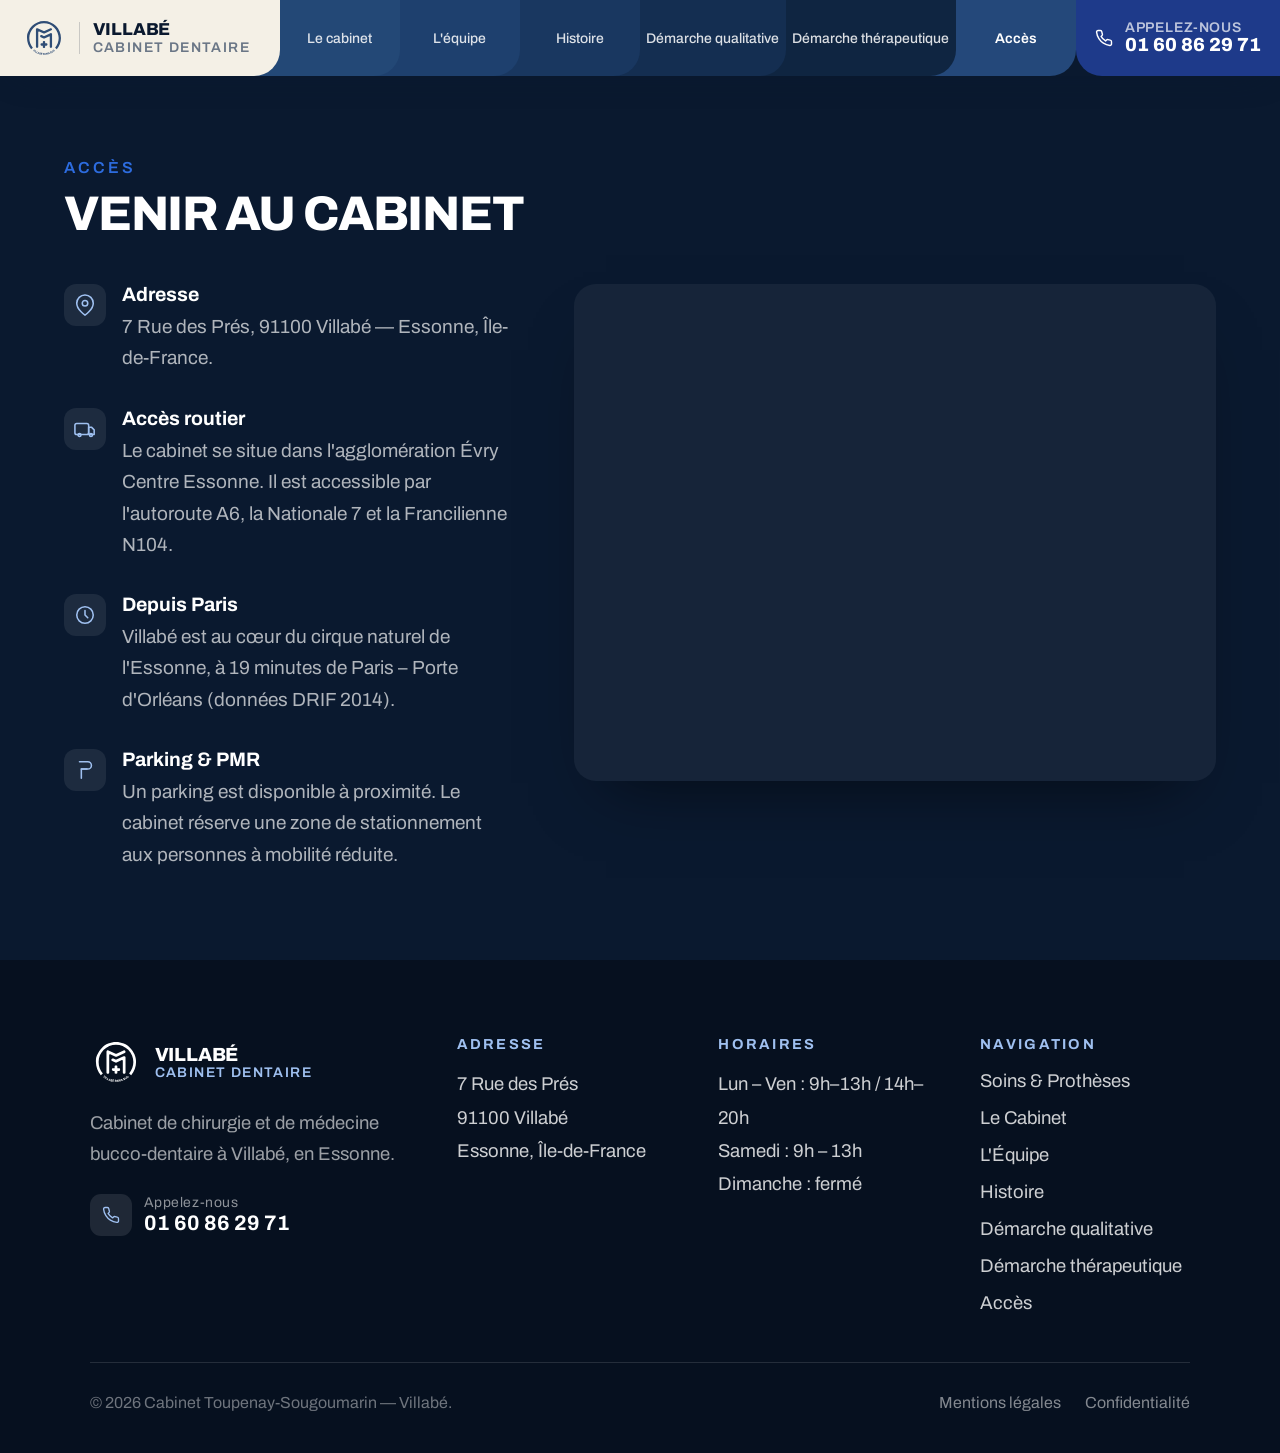
==== commit fb0c26df: "Responsive : menu mobile, header adaptatif et cibles tactiles Audit Playwright sur 6 pages x 17 view" ====
--- a/acces.html
+++ b/acces.html
@@ -74,6 +74,7 @@
   .site-footer { background: #06101F; color: #fff; padding: clamp(48px,6vw,84px) clamp(22px,7vw,110px) clamp(26px,3vw,38px); }
   .footgrid { display: grid; grid-template-columns: 1.5fr 1fr 1fr 1fr; gap: clamp(28px,4vw,56px); padding-bottom: 46px; border-bottom: 1px solid rgba(255,255,255,0.12); }
 </style>
+<link rel="stylesheet" href="css/responsive.css">
 </head>
 <body>
 
@@ -83,10 +84,10 @@
   <header style="position:sticky; top:0; z-index:100; display:flex; align-items:stretch; height:76px; background:#0A192F; margin:0; box-shadow:0 14px 34px -22px rgba(10,25,47,0.6);">
     <a href="index.html" class="logo-home" aria-label="Retour à l’accueil" style="flex:none; display:flex; align-items:center; gap:13px; background:#F4F0E6; padding:0 30px 0 22px; border-bottom-right-radius:26px; position:relative; z-index:7; text-decoration:none; transition:background .2s ease;">
       <img src="images/logo.svg" alt="Cabinet Dentaire Villabé Paris Sud" style="height:52px; width:auto;">
-      <div style="width:1px; height:32px; background:rgba(10,25,47,0.18);"></div>
-      <div style="display:flex; flex-direction:column; line-height:1.12;">
-        <span style="font-weight:800; font-size:19px; letter-spacing:-0.01em; color:#0A192F;">VILLABÉ</span>
-        <span style="font-weight:600; font-size:12px; letter-spacing:0.16em; text-transform:uppercase; color:#6a7686;">Cabinet Dentaire</span>
+      <div class="logo-home__sep" style="width:1px; height:32px; background:rgba(10,25,47,0.18);"></div>
+      <div class="logo-home__txt" style="display:flex; flex-direction:column; line-height:1.12;">
+        <span class="logo-home__name" style="font-weight:800; font-size:19px; letter-spacing:-0.01em; color:#0A192F;">VILLABÉ</span>
+        <span class="logo-home__sub" style="font-weight:600; font-size:12px; letter-spacing:0.16em; text-transform:uppercase; color:#6a7686;">Cabinet Dentaire</span>
       </div>
     </a>
     <nav class="navcenter" style="flex:1; display:flex; align-items:stretch; position:relative;">
@@ -97,7 +98,7 @@
       <a href="demarche-therapeutique.html" class="nav-link" style="flex:1; display:flex; align-items:center; justify-content:center; padding:0 clamp(10px,1.1vw,20px) 0 calc(clamp(10px,1.1vw,20px) + 26px); font-size:16px; font-weight:500; color:rgba(255,255,255,0.85); text-decoration:none; background:#0F2541; border-bottom-right-radius:26px; margin-left:-26px; position:relative; z-index:2; transition:background .2s ease, color .2s ease;">Démarche thérapeutique</a>
       <a href="acces.html" class="nav-active" style="flex:1; display:flex; align-items:center; justify-content:center; padding:0 clamp(10px,1.1vw,20px) 0 calc(clamp(10px,1.1vw,20px) + 26px); font-size:16px; font-weight:600; color:#fff; text-decoration:none; background:#24487A; border-bottom-right-radius:26px; margin-left:-26px; position:relative; z-index:1; transition:background .2s ease;">Accès</a>
     </nav>
-    <div style="flex:none; margin-left:auto; display:flex; align-items:center; gap:8px; padding:0 16px;">
+    <div class="headicons" style="flex:none; margin-left:auto; display:flex; align-items:center; gap:8px; padding:0 16px;">
       <a href="mailto:contact@villabe-dental.fr" class="icon-tab" style="width:40px; height:40px; border-radius:10px; background:rgba(255,255,255,0.08); display:flex; align-items:center; justify-content:center; text-decoration:none; transition:background .2s ease;">
         <svg width="17" height="17" viewBox="0 0 24 24" fill="none" stroke="#fff" stroke-width="1.7" stroke-linecap="round" stroke-linejoin="round"><rect x="3" y="5" width="18" height="14" rx="2"/><path d="m3 7 9 6 9-6"/></svg>
       </a>
@@ -107,12 +108,41 @@
     </div>
     <a href="tel:0160862971" class="phone-cta" style="flex:none; display:flex; align-items:center; gap:12px; background:#1E3A8A; padding:0 28px; text-decoration:none; border-bottom-left-radius:26px; transition:background .2s ease;">
       <svg width="18" height="18" viewBox="0 0 24 24" fill="none" stroke="#fff" stroke-width="1.9" stroke-linecap="round" stroke-linejoin="round"><path d="M22 16.92v3a2 2 0 0 1-2.18 2 19.79 19.79 0 0 1-8.63-3.07 19.5 19.5 0 0 1-6-6 19.79 19.79 0 0 1-3.07-8.67A2 2 0 0 1 4.11 2h3a2 2 0 0 1 2 1.72c.13.96.36 1.9.7 2.81a2 2 0 0 1-.45 2.11L8.09 9.91a16 16 0 0 0 6 6l1.27-1.27a2 2 0 0 1 2.11-.45c.91.34 1.85.57 2.81.7A2 2 0 0 1 22 16.92z"/></svg>
-      <span style="display:flex; flex-direction:column; line-height:1.1;">
-        <span style="font-size:13.5px; font-weight:600; letter-spacing:0.06em; text-transform:uppercase; color:rgba(255,255,255,0.7);">Appelez-nous</span>
-        <span style="font-size:19px; font-weight:800; color:#fff;">01 60 86 29 71</span>
+      <span class="phone-cta__txt" style="display:flex; flex-direction:column; line-height:1.1;">
+        <span class="phone-cta__label" style="font-size:13.5px; font-weight:600; letter-spacing:0.06em; text-transform:uppercase; color:rgba(255,255,255,0.7);">Appelez-nous</span>
+        <span class="phone-cta__num" style="font-size:19px; font-weight:800; color:#fff;">01 60 86 29 71</span>
       </span>
     </a>
+      <button class="navburger" type="button" aria-label="Ouvrir le menu" aria-expanded="false" aria-controls="mobilenav">
+      <span class="navburger__box"><span></span><span></span><span></span></span>
+    </button>
   </header>
+
+  <!-- ============ MENU MOBILE (≤1040px) ============ -->
+  <nav class="mobilenav" id="mobilenav" aria-label="Menu principal" data-open="false" data-lenis-prevent>
+    <div class="mobilenav__head">
+      <button class="mobilenav__close" type="button" aria-label="Fermer le menu">&times;</button>
+    </div>
+    <div class="mobilenav__list">
+      <a href="index.html#cabinet">Le cabinet <svg width="17" height="17" viewBox="0 0 24 24" fill="none" stroke="currentColor" stroke-width="2" stroke-linecap="round" stroke-linejoin="round" aria-hidden="true"><path d="M5 12h14M13 6l6 6-6 6"/></svg></a>
+      <a href="equipe.html">L'équipe <svg width="17" height="17" viewBox="0 0 24 24" fill="none" stroke="currentColor" stroke-width="2" stroke-linecap="round" stroke-linejoin="round" aria-hidden="true"><path d="M5 12h14M13 6l6 6-6 6"/></svg></a>
+      <a href="histoire.html">Histoire <svg width="17" height="17" viewBox="0 0 24 24" fill="none" stroke="currentColor" stroke-width="2" stroke-linecap="round" stroke-linejoin="round" aria-hidden="true"><path d="M5 12h14M13 6l6 6-6 6"/></svg></a>
+      <a href="demarche-qualitative.html">Démarche qualitative <svg width="17" height="17" viewBox="0 0 24 24" fill="none" stroke="currentColor" stroke-width="2" stroke-linecap="round" stroke-linejoin="round" aria-hidden="true"><path d="M5 12h14M13 6l6 6-6 6"/></svg></a>
+      <a href="demarche-therapeutique.html">Démarche thérapeutique <svg width="17" height="17" viewBox="0 0 24 24" fill="none" stroke="currentColor" stroke-width="2" stroke-linecap="round" stroke-linejoin="round" aria-hidden="true"><path d="M5 12h14M13 6l6 6-6 6"/></svg></a>
+      <a href="acces.html">Accès <svg width="17" height="17" viewBox="0 0 24 24" fill="none" stroke="currentColor" stroke-width="2" stroke-linecap="round" stroke-linejoin="round" aria-hidden="true"><path d="M5 12h14M13 6l6 6-6 6"/></svg></a>
+    </div>
+    <div class="mobilenav__foot">
+      <a class="mobilenav__call" href="tel:0160862971">
+        <span class="mobilenav__ico"><svg width="18" height="18" viewBox="0 0 24 24" fill="none" stroke="#fff" stroke-width="1.9" stroke-linecap="round" stroke-linejoin="round"><path d="M22 16.92v3a2 2 0 0 1-2.18 2 19.79 19.79 0 0 1-8.63-3.07 19.5 19.5 0 0 1-6-6 19.79 19.79 0 0 1-3.07-8.67A2 2 0 0 1 4.11 2h3a2 2 0 0 1 2 1.72c.13.96.36 1.9.7 2.81a2 2 0 0 1-.45 2.11L8.09 9.91a16 16 0 0 0 6 6l1.27-1.27a2 2 0 0 1 2.11-.45c.91.34 1.85.57 2.81.7A2 2 0 0 1 22 16.92z"/></svg></span>
+        <span><small>Appelez-nous</small><b>01 60 86 29 71</b></span>
+      </a>
+      <a class="mobilenav__mail" href="mailto:contact@villabe-dental.fr">
+        <span class="mobilenav__ico"><svg width="18" height="18" viewBox="0 0 24 24" fill="none" stroke="#fff" stroke-width="1.7" stroke-linecap="round" stroke-linejoin="round"><rect x="3" y="5" width="18" height="14" rx="2"/><path d="m3 7 9 6 9-6"/></svg></span>
+        <span><small>Écrivez-nous</small><b>contact@villabe-dental.fr</b></span>
+      </a>
+    </div>
+  </nav>
+
 
   <!-- ============ ACCÈS ============ -->
   <section class="rowfeat" id="acces" aria-label="Accès" style="background:var(--navy);">
@@ -153,11 +183,11 @@
           <img src="images/logo-white.svg" alt="Cabinet Dentaire Villabé" style="height:52px; width:auto;">
           <div style="display:flex; flex-direction:column; line-height:1.12;">
             <span style="font-weight:800; font-size:19px; letter-spacing:-0.01em;">VILLABÉ</span>
-            <span style="font-weight:600; font-size:12px; letter-spacing:0.16em; text-transform:uppercase; color:#9FC0F0;">Cabinet Dentaire</span>
+            <span class="footlogo__sub" style="font-weight:600; font-size:12px; letter-spacing:0.16em; text-transform:uppercase; color:#9FC0F0;">Cabinet Dentaire</span>
           </div>
         </div>
         <p style="font-size:18.5px; line-height:1.65; color:rgba(255,255,255,0.6);">Cabinet de chirurgie et de médecine bucco-dentaire à Villabé, en Essonne.</p>
-        <a href="tel:0160862971" style="display:inline-flex; align-items:center; gap:12px; margin-top:24px; text-decoration:none;">
+        <a class="footcall" href="tel:0160862971" style="display:inline-flex; align-items:center; gap:12px; margin-top:24px; text-decoration:none;">
           <span style="width:42px; height:42px; flex:none; border-radius:11px; background:rgba(255,255,255,0.1); display:flex; align-items:center; justify-content:center;"><svg width="18" height="18" viewBox="0 0 24 24" fill="none" stroke="#9FC0F0" stroke-width="1.8" stroke-linecap="round" stroke-linejoin="round"><path d="M22 16.92v3a2 2 0 0 1-2.18 2 19.79 19.79 0 0 1-8.63-3.07 19.5 19.5 0 0 1-6-6 19.79 19.79 0 0 1-3.07-8.67A2 2 0 0 1 4.11 2h3a2 2 0 0 1 2 1.72c.13.96.36 1.9.7 2.81a2 2 0 0 1-.45 2.11L8.09 9.91a16 16 0 0 0 6 6l1.27-1.27a2 2 0 0 1 2.11-.45c.91.34 1.85.57 2.81.7A2 2 0 0 1 22 16.92z"/></svg></span>
           <span style="display:flex; flex-direction:column; line-height:1.15;"><span style="font-size:14px; color:rgba(255,255,255,0.55); letter-spacing:0.04em;">Appelez-nous</span><span style="font-size:21px; font-weight:700; color:#fff;">01 60 86 29 71</span></span>
         </a>
@@ -209,6 +239,7 @@
       wheelMultiplier: 1,
       touchMultiplier: 1.6
     });
+    window.__lenis = lenis;   /* utilisé par js/nav.js pour geler le scroll */
     function loop(time) { lenis.raf(time); requestAnimationFrame(loop); }
     requestAnimationFrame(loop);
     Array.prototype.slice.call(D.querySelectorAll('a[href^="#"]')).forEach(function (a) {
@@ -248,5 +279,6 @@
   else boot();
 })();
 </script>
+<script src="js/nav.js" defer></script>
 </body>
 </html>
--- a/css/responsive.css
+++ b/css/responsive.css
@@ -0,0 +1,316 @@
+/* =====================================================================
+   RESPONSIVE — feuille partagée par les six pages.
+   Chargée après le <style> de chaque page : les !important ne servent
+   qu'à reprendre la main sur les style="" posés dans le markup.
+
+   Échelle de breakpoints (une seule, cohérente sur tout le site) :
+     1400px  confort desktop        1040px  bascule menu mobile
+     1300px  retrait icônes header   820px  colonnes → 1
+     1200px  header compact          560px  très petits écrans
+   ===================================================================== */
+
+:root {
+  --hdr: 76px;            /* hauteur réelle du header, reprise par le hero */
+  --gut: clamp(18px, 5vw, 80px);
+  --tap: 44px;            /* cible tactile minimale */
+}
+
+/* ---------------------------------------------------------------------
+   0. GARDE-FOUS ANTI-DÉBORDEMENT
+   --------------------------------------------------------------------- */
+html { -webkit-text-size-adjust: 100%; text-size-adjust: 100%; }
+body { overflow-x: clip; }                 /* clip > hidden : ne casse pas position:sticky */
+@supports not (overflow: clip) { body { overflow-x: hidden; } }
+img { max-width: 100%; }
+/* les mots longs ne débordent plus des colonnes étroites */
+h1, h2, h3, h4, p, li, a, span, b, td, th, figcaption { overflow-wrap: break-word; }
+/* le tableau d'honoraires et les blocs larges restent scrollables plutôt que débordants */
+.pricecard { overflow-x: auto; }
+
+/* ---------------------------------------------------------------------
+   1. HAUTEURS D'ÉCRAN — vh → svh/dvh
+   Sur mobile, 100vh ignore la barre d'adresse : le hero se retrouve
+   tronqué et les sections épinglées sautent au scroll.
+   svh = plus petite hauteur visible → stable, jamais de saut.
+   --------------------------------------------------------------------- */
+.hero { min-height: calc(100vh - var(--hdr)) !important; }
+@supports (height: 100svh) {
+  .hpin__sticky,
+  .expand__sticky { height: 100svh !important; }
+  .hero-video { min-height: 100svh; }
+  .hero { min-height: calc(100svh - var(--hdr)) !important; }
+}
+
+/* ---------------------------------------------------------------------
+   2. HEADER — hauteur pilotée par --hdr
+   --------------------------------------------------------------------- */
+header {
+  height: var(--hdr) !important;
+  /* le header ne doit jamais provoquer de scroll horizontal */
+  max-width: 100%;
+  overflow: visible;
+}
+.logo-home { min-width: 0; }
+.logo-home img { height: clamp(38px, 3.4vw, 52px) !important; flex: none; }
+.logo-home__txt { min-width: 0; }
+.logo-home__name { font-size: clamp(16px, 1.35vw, 19px) !important; }
+/* 12px → 13px : sous 13px le libellé devient illisible sur mobile */
+.logo-home__sub { font-size: 14px !important; letter-spacing: 0.1em !important; white-space: nowrap; }
+
+/* ---------------------------------------------------------------------
+   3. NAVIGATION DESKTOP — tient réellement entre 1041px et 1920px
+   Avant : 6 libellés en nowrap + logo + icônes + CTA = 1283px minimum,
+   donc débordement de 120px en 1180 et 20px en 1280.
+   Maintenant : typo et gouttières fluides, icônes retirées sous 1300px.
+   --------------------------------------------------------------------- */
+.navcenter { min-width: 0; }
+.navcenter a {
+  /* plancher à 14px : en dessous les onglets devenaient illisibles.
+     Vérifié à la mesure — la nav tient jusqu'à 1041px avec ce plancher. */
+  font-size: clamp(14px, 1.08vw, 17.5px) !important;
+  padding-right: clamp(4px, 0.5vw, 20px) !important;
+  padding-left: calc(26px + clamp(4px, 0.5vw, 20px)) !important;
+  /* surtout PAS de min-width:0 ici : les libellés sont en nowrap, ils
+     déborderaient de leur onglet et se chevaucheraient. Chaque onglet
+     doit rester au moins aussi large que son texte. */
+}
+@media (max-width: 1300px) {
+  .headicons { display: none !important; }
+  .phone-cta { padding: 0 clamp(14px, 1.5vw, 28px) !important; }
+}
+
+/* ---------------------------------------------------------------------
+   4. CTA TÉLÉPHONE — dégressif puis icône seule
+   --------------------------------------------------------------------- */
+.phone-cta__label { font-size: 14px !important; }
+@media (max-width: 1200px) {
+  /* icône seule : on récupère ~150px, le dernier onglet de nav respire */
+  .phone-cta__txt { display: none !important; }
+  .phone-cta {
+    padding: 0 !important;
+    width: 62px;
+    justify-content: center;
+  }
+}
+
+/* ---------------------------------------------------------------------
+   5. HEADER MOBILE & TABLETTE (≤ 1040px)
+   La nav desktop était masquée sans rien en remplacement : aucune
+   navigation n'existait entre 320px et 1040px. On la remplace par un
+   bouton burger + un panneau plein écran.
+   --------------------------------------------------------------------- */
+.navburger { display: none; }
+
+@media (max-width: 1040px) {
+  :root { --hdr: 68px; }
+  .navcenter { display: none !important; }
+  .headicons { display: none !important; }
+  /* pousse CTA + burger à droite maintenant que .headicons ne le fait plus */
+  .phone-cta { margin-left: auto !important; }
+  .phone-cta {
+    width: var(--tap); min-width: var(--tap);
+    border-bottom-left-radius: 22px !important;
+  }
+  .logo-home { padding: 0 18px 0 14px !important; border-bottom-right-radius: 22px !important; gap: 10px !important; }
+  .logo-home__sep { display: none; }
+
+  .navburger {
+    display: flex; flex: none;
+    align-items: center; justify-content: center;
+    width: 56px; min-width: 56px; height: 100%;
+    background: #0A192F; border: 0; padding: 0;
+    cursor: pointer; -webkit-tap-highlight-color: transparent;
+  }
+  .navburger__box { position: relative; width: 24px; height: 16px; }
+  .navburger__box span {
+    position: absolute; left: 0; width: 100%; height: 2px; border-radius: 2px;
+    background: #fff; transition: transform .32s cubic-bezier(.2,.7,.2,1), opacity .2s ease;
+  }
+  .navburger__box span:nth-child(1) { top: 0; }
+  .navburger__box span:nth-child(2) { top: 7px; }
+  .navburger__box span:nth-child(3) { top: 14px; }
+  .navburger[aria-expanded="true"] .navburger__box span:nth-child(1) { transform: translateY(7px) rotate(45deg); }
+  .navburger[aria-expanded="true"] .navburger__box span:nth-child(2) { opacity: 0; }
+  .navburger[aria-expanded="true"] .navburger__box span:nth-child(3) { transform: translateY(-7px) rotate(-45deg); }
+}
+
+@media (max-width: 420px) {
+  :root { --hdr: 62px; }
+  .logo-home__sub { display: none; }
+  .navburger { width: var(--tap); min-width: var(--tap); }
+}
+
+/* ---------------------------------------------------------------------
+   6. PANNEAU DE NAVIGATION MOBILE
+   --------------------------------------------------------------------- */
+.mobilenav {
+  position: fixed; inset: 0; z-index: 200;
+  display: flex; flex-direction: column;
+  background: rgba(6, 16, 31, 0.92);
+  backdrop-filter: blur(18px) saturate(1.1);
+  -webkit-backdrop-filter: blur(18px) saturate(1.1);
+  opacity: 0; visibility: hidden;
+  transition: opacity .3s ease, visibility .3s ease;
+  overscroll-behavior: contain;
+  -webkit-overflow-scrolling: touch;
+  overflow-y: auto;
+}
+.mobilenav[data-open="true"] { opacity: 1; visibility: visible; }
+.mobilenav__head {
+  flex: none; display: flex; align-items: center; justify-content: flex-end;
+  height: var(--hdr); padding: 0 12px;
+}
+.mobilenav__close {
+  width: var(--tap); height: var(--tap);
+  display: flex; align-items: center; justify-content: center;
+  background: rgba(255,255,255,.08); border: 0; border-radius: 12px;
+  color: #fff; font-size: 22px; line-height: 1; cursor: pointer;
+}
+.mobilenav__close:hover { background: rgba(255,255,255,.16); }
+.mobilenav__list {
+  flex: 1 1 auto;
+  display: flex; flex-direction: column;
+  padding: clamp(8px, 2vw, 24px) clamp(20px, 6vw, 48px) 0;
+}
+.mobilenav__list a {
+  display: flex; align-items: center; justify-content: space-between; gap: 16px;
+  min-height: 56px; padding: 14px 2px;
+  border-bottom: 1px solid rgba(255,255,255,.1);
+  color: #fff; text-decoration: none;
+  font-size: clamp(19px, 4.6vw, 26px); font-weight: 700;
+  text-transform: uppercase; letter-spacing: -0.01em; line-height: 1.15;
+  /* les deux libellés longs ne doivent pas déborder en 320px */
+  overflow-wrap: break-word; hyphens: auto;
+  transition: color .2s ease, padding-left .2s ease;
+}
+.mobilenav__list a:hover { color: #9FC0F0; padding-left: 8px; }
+.mobilenav__list a[aria-current="page"] { color: #9FC0F0; }
+.mobilenav__list a[aria-current="page"] svg { display: none; }
+.mobilenav__list a[aria-current="page"]::after {
+  content: ""; flex: none; width: 8px; height: 8px;
+  border-radius: 50%; background: #2D6CDF;
+}
+.mobilenav__list a svg { flex: none; opacity: .45; }
+.mobilenav__foot {
+  flex: none; display: grid; gap: 12px;
+  padding: clamp(22px, 5vw, 34px) clamp(20px, 6vw, 48px) clamp(26px, 7vw, 40px);
+}
+.mobilenav__call, .mobilenav__mail {
+  display: flex; align-items: center; gap: 14px;
+  min-height: 60px; padding: 12px 18px; border-radius: 15px;
+  text-decoration: none; color: #fff;
+}
+.mobilenav__call { background: #1E3A8A; }
+.mobilenav__call:hover { background: #2D6CDF; }
+.mobilenav__mail { background: rgba(255,255,255,.08); }
+.mobilenav__mail:hover { background: rgba(255,255,255,.16); }
+.mobilenav__ico {
+  flex: none; width: 40px; height: 40px; border-radius: 11px;
+  background: rgba(255,255,255,.16);
+  display: flex; align-items: center; justify-content: center;
+}
+.mobilenav__call small, .mobilenav__mail small {
+  display: block; font-size: 13px; font-weight: 600;
+  letter-spacing: .08em; text-transform: uppercase; color: rgba(255,255,255,.72);
+}
+.mobilenav__call b, .mobilenav__mail b {
+  display: block; font-size: 19px; font-weight: 800; letter-spacing: -.01em;
+  overflow-wrap: anywhere;
+}
+/* verrou de scroll pendant l'ouverture du panneau */
+html.nav-open, html.nav-open body { overflow: hidden !important; touch-action: none; }
+/* au-delà du breakpoint mobile le panneau ne doit jamais apparaître */
+@media (min-width: 1041px) {
+  .mobilenav { display: none !important; }
+}
+@media (prefers-reduced-motion: reduce) {
+  .mobilenav, .mobilenav__list a, .navburger__box span { transition: none !important; }
+}
+
+/* ---------------------------------------------------------------------
+   7. CIBLES TACTILES — minimum 44×44 (WCAG 2.5.5 / AA 2.5.8)
+   --------------------------------------------------------------------- */
+.icon-tab { width: var(--tap) !important; height: var(--tap) !important; }
+/* flèches du carrousel hero : 14×25px avant correction */
+#heroCarousel button[data-hero] {
+  min-width: var(--tap) !important; min-height: var(--tap) !important;
+  display: flex !important; align-items: center; justify-content: center;
+  font-size: 22px !important;
+}
+/* bouton muet du lecteur portrait (équipe) : 36×36 avant correction */
+.teamvid__mute { width: var(--tap) !important; height: var(--tap) !important; font-size: 17px !important; }
+/* liens du footer : 20px de haut à l'origine.
+   24px minimum au pointeur (WCAG 2.2 AA 2.5.8), 44px au doigt (2.5.5). */
+.site-footer a.flink { display: flex; align-items: center; min-height: 26px; }
+.footcall { min-height: var(--tap) !important; }
+.footlogo__sub { font-size: 14px !important; letter-spacing: 0.1em !important; }
+@media (max-width: 1040px) {
+  .site-footer a.flink { min-height: var(--tap); }
+  .site-footer .footgrid > div:last-child > div { gap: 0 !important; }
+}
+
+/* ---------------------------------------------------------------------
+   8. FOOTER — 4 colonnes → 2 → 1
+   --------------------------------------------------------------------- */
+@media (max-width: 980px) { .footgrid { grid-template-columns: 1fr 1fr !important; } }
+@media (max-width: 560px)  { .footgrid { grid-template-columns: 1fr !important; } }
+.site-footer .footgrid > div:first-child { max-width: 100% !important; }
+
+/* ---------------------------------------------------------------------
+   9. GALERIE SOINS ÉPINGLÉE (index) — bascule en swipe natif
+   Le scroll horizontal piloté au scroll vertical est pénible au doigt :
+   sous 900px on passe au carrousel à défilement natif (.hpin--static,
+   déjà stylé dans la page, activé par le JS de la page à ≤760px).
+   Ici on complète le rendu pour les petits écrans.
+   --------------------------------------------------------------------- */
+.hpin--static .hpin__track { scrollbar-width: none; }
+.hpin--static .hpin__track::-webkit-scrollbar { display: none; }
+@media (max-width: 760px) {
+  .hpin--static .hcard { height: min(70svh, 460px); width: min(84vw, 420px); }
+  .hpin--static .hcard--intro { height: auto; width: min(84vw, 420px); }
+  .hcard__cap { left: 20px; right: 20px; bottom: 22px; }
+}
+
+/* ---------------------------------------------------------------------
+   10. SECTIONS — passages en une colonne alignés sur l'échelle unique
+   (la page déclarait 680 / 760 / 780 / 820 / 860 / 880 / 900 au hasard)
+   --------------------------------------------------------------------- */
+@media (max-width: 1040px) {
+  .expand { height: 180vh; }
+  .expand__media { transform: scale(.94); }
+}
+@media (max-width: 820px) {
+  .prac__grid, .prac__grid--rev,
+  .faq__inner, .access__inner,
+  .rowitem, .rowitem--rev,
+  .teamvid { grid-template-columns: 1fr !important; }
+  .prac__grid--rev .prac__media,
+  .rowitem--rev .rowitem__media { order: 0 !important; }
+  .prac__copy { max-width: none !important; }
+  .faq__aside { position: static !important; }
+  .story__item { grid-template-columns: 1fr !important; gap: 8px !important; }
+  .team__head { flex-direction: column; align-items: flex-start; }
+  .expand { height: 150vh; }
+}
+@media (max-width: 560px) {
+  :root { --gut: 18px; }
+  .prac, .team, .story, .faq, .rowfeat { padding-left: 18px !important; padding-right: 18px !important; }
+  /* le filigrane géant débordait de l'écran */
+  .prac__wm { font-size: 64px !important; }
+  .prac__badge { left: 0 !important; }
+  .pricerow { flex-direction: column; align-items: flex-start; gap: 4px; }
+  .faq__q { gap: 12px !important; }
+  .faq__a p { padding-right: 8px !important; }
+  .team__grid .tcard { flex: 1 1 100%; max-width: none; }
+  .expand { height: 130vh; }
+}
+
+/* ---------------------------------------------------------------------
+   11. TYPOGRAPHIE — plancher de lisibilité
+   --------------------------------------------------------------------- */
+@media (max-width: 560px) {
+  .hcard--intro p, .team__head p, .faq__lead,
+  .rowitem__body p, .prac__bio, .story__body p { font-size: 18px !important; line-height: 1.65 !important; }
+  .faq__a p { font-size: 18px !important; }
+  .faq__q h3 { font-size: 18px !important; }
+}
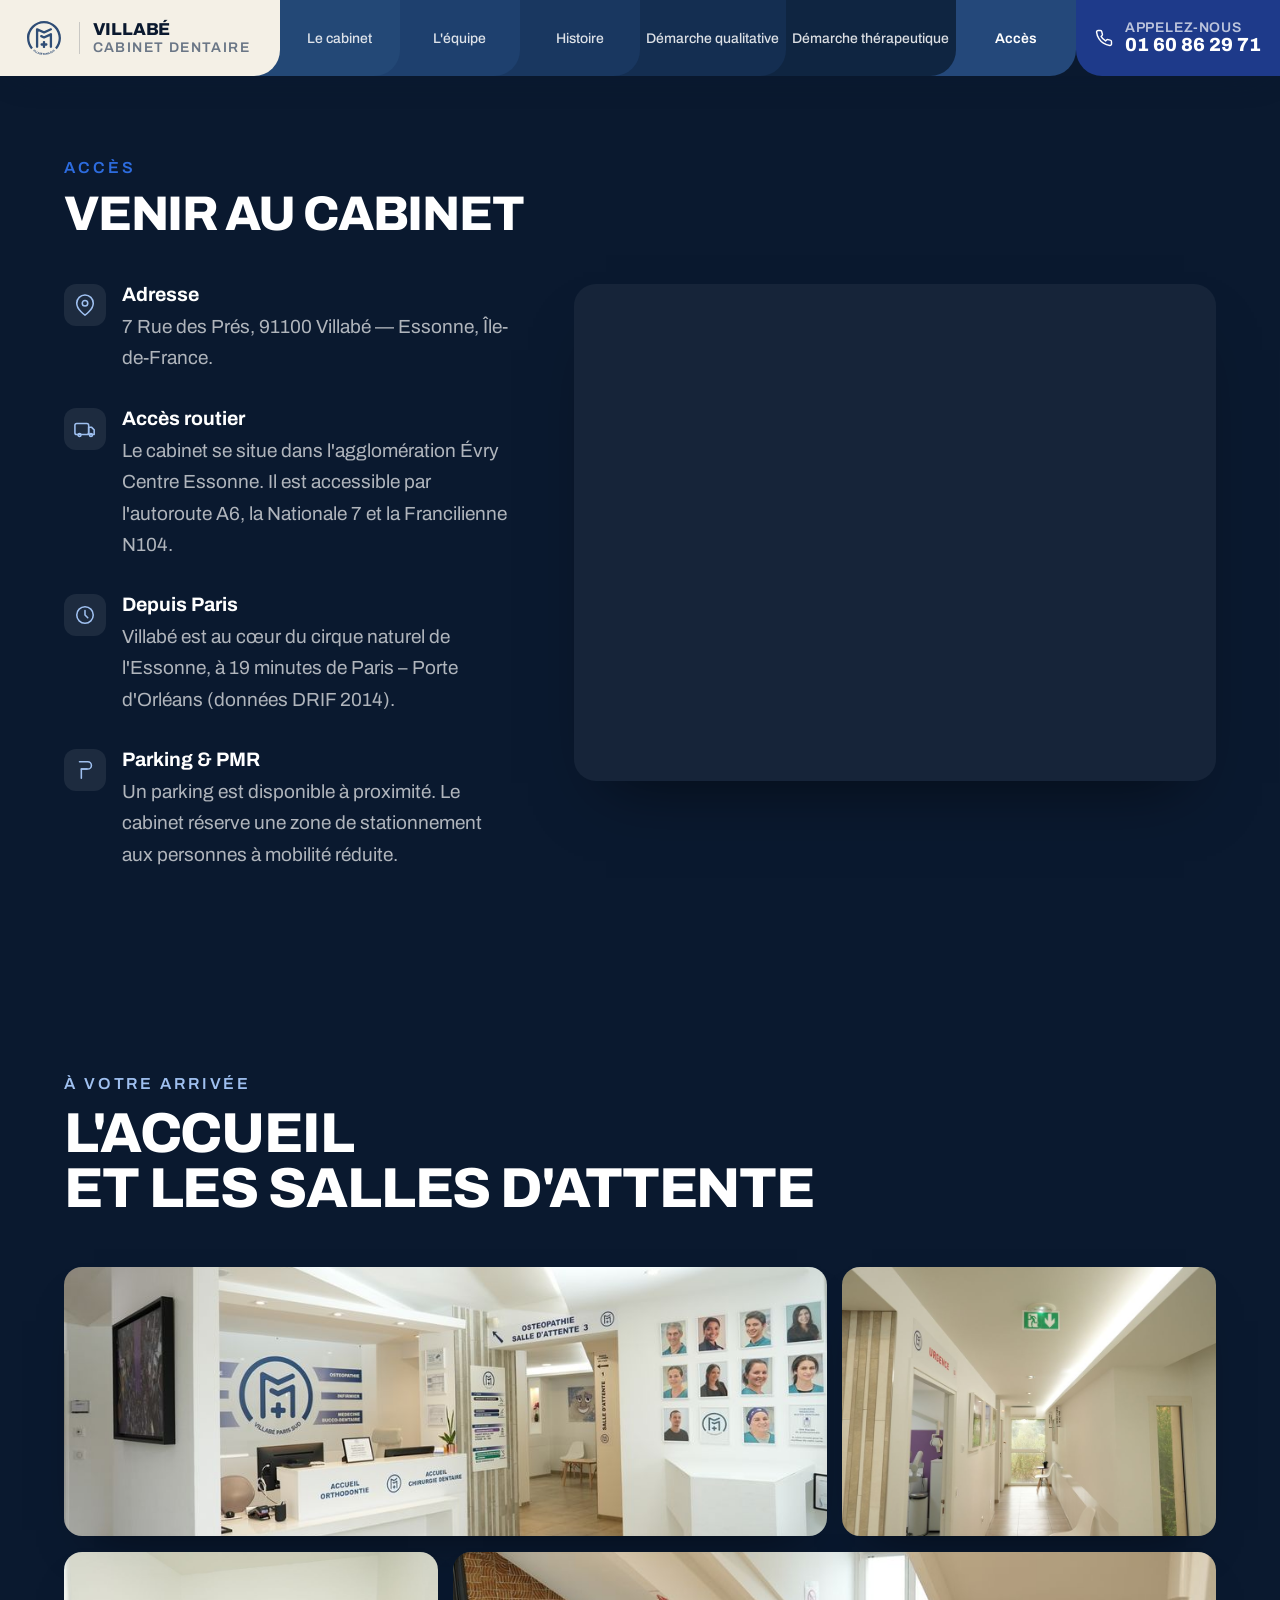
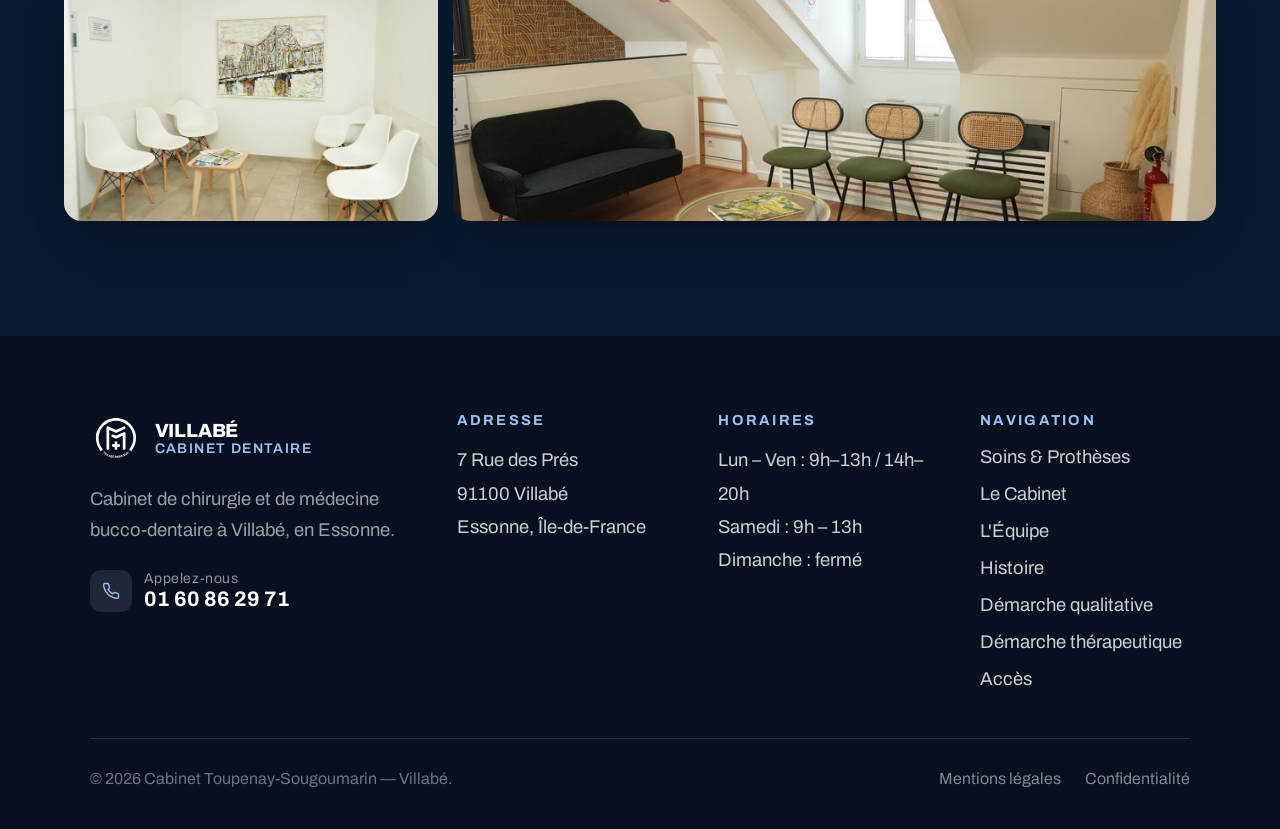
==== commit 7d710af5: "Galeries photos du cabinet : accueil, accès et équipe - Accueil : section « Le cabinet en images » (" ====
--- a/acces.html
+++ b/acces.html
@@ -75,6 +75,7 @@
   .footgrid { display: grid; grid-template-columns: 1.5fr 1fr 1fr 1fr; gap: clamp(28px,4vw,56px); padding-bottom: 46px; border-bottom: 1px solid rgba(255,255,255,0.12); }
 </style>
 <link rel="stylesheet" href="css/responsive.css">
+<link rel="stylesheet" href="css/galerie.css">
 </head>
 <body>
 
@@ -175,6 +176,22 @@
     </div>
   </section>
 
+
+  <!-- ============ GALERIE — À votre arrivée ============ -->
+  <section class="gal" id="arrivee" aria-label="À votre arrivée">
+    <div class="gal__head">
+      <div>
+        <span class="eyebrow" data-reveal="up">À votre arrivée</span>
+        <h2 data-reveal="up">L'accueil<br>et les salles d'attente</h2>
+      </div>
+    </div>
+    <div class="gal__grid gal__grid--3" data-stagger="60">
+      <button type="button" class="gal__item gal__item--wide" data-full="images/galerie/acces-accueil-1800.jpg" data-reveal="scale"><img src="images/galerie/acces-accueil-900.jpg" srcset="images/galerie/acces-accueil-900.jpg 900w, images/galerie/acces-accueil-1800.jpg 1800w" sizes="(max-width: 860px) 50vw, 33vw" width="4240" height="2832" alt="L'accueil du cabinet" loading="lazy" decoding="async"><span class="gal__cap">L'accueil du cabinet</span></button>
+      <button type="button" class="gal__item" data-full="images/galerie/acces-couloir-1800.jpg" data-reveal="scale"><img src="images/galerie/acces-couloir-900.jpg" srcset="images/galerie/acces-couloir-900.jpg 900w, images/galerie/acces-couloir-1800.jpg 1800w" sizes="(max-width: 860px) 50vw, 33vw" width="4240" height="2832" alt="Le couloir des salles de soins" loading="lazy" decoding="async"><span class="gal__cap">Le couloir des salles de soins</span></button>
+      <button type="button" class="gal__item" data-full="images/galerie/acces-salle-attente-1800.jpg" data-reveal="scale"><img src="images/galerie/acces-salle-attente-900.jpg" srcset="images/galerie/acces-salle-attente-900.jpg 900w, images/galerie/acces-salle-attente-1800.jpg 1800w" sizes="(max-width: 860px) 50vw, 33vw" width="4240" height="2832" alt="La salle d'attente du rez-de-chaussée" loading="lazy" decoding="async"><span class="gal__cap">La salle d'attente du rez-de-chaussée</span></button>
+      <button type="button" class="gal__item gal__item--wide" data-full="images/galerie/acces-salle-attente-etage-1800.jpg" data-reveal="scale"><img src="images/galerie/acces-salle-attente-etage-900.jpg" srcset="images/galerie/acces-salle-attente-etage-900.jpg 900w, images/galerie/acces-salle-attente-etage-1800.jpg 1800w" sizes="(max-width: 860px) 50vw, 33vw" width="4240" height="2832" alt="La salle d'attente de l'étage" loading="lazy" decoding="async"><span class="gal__cap">La salle d'attente de l'étage</span></button>
+    </div>
+  </section>
   <!-- ============ FOOTER ============ -->
   <footer class="site-footer" id="contact">
     <div class="footgrid">
@@ -280,5 +297,6 @@
 })();
 </script>
 <script src="js/nav.js" defer></script>
+<script src="js/galerie.js" defer></script>
 </body>
 </html>
--- a/css/responsive.css
+++ b/css/responsive.css
@@ -115,11 +115,21 @@
   .logo-home__sep { display: none; }
 
   .navburger {
+    position: relative;
     display: flex; flex: none;
     align-items: center; justify-content: center;
     width: 56px; min-width: 56px; height: 100%;
-    background: #0A192F; border: 0; padding: 0;
+    /* meme bleu que .phone-cta : les deux forment un bloc continu a droite */
+    background: #1E3A8A; border: 0; padding: 0;
     cursor: pointer; -webkit-tap-highlight-color: transparent;
+    transition: background .2s ease;
+  }
+  .navburger:hover { background: #274aa8; }
+  /* separateur avec le CTA telephone, sur toute la hauteur du header */
+  .navburger::before {
+    content: ""; position: absolute; left: 0; top: 0; bottom: 0;
+    width: 1px;
+    background: rgba(255,255,255,.28);
   }
   .navburger__box { position: relative; width: 24px; height: 16px; }
   .navburger__box span {
--- a/css/galerie.css
+++ b/css/galerie.css
@@ -0,0 +1,38 @@
+/* =====================================================================
+   GALERIE — photos du cabinet (shooting du 23/10/2026) + visionneuse
+   ===================================================================== */
+.gal { background: var(--navy, #0A192F); padding: clamp(64px, 9vw, 130px) clamp(20px, 5vw, 80px); }
+.gal__head { max-width: 1180px; margin: 0 auto clamp(30px, 4vw, 52px); display: flex; flex-wrap: wrap; align-items: flex-end; justify-content: space-between; gap: 18px 40px; }
+.gal__head h2 { margin-top: 14px; font-weight: 800; text-transform: uppercase; letter-spacing: -.02em; line-height: .98; color: #fff; font-size: clamp(32px, 4.4vw, 64px); }
+.gal__grid { max-width: 1180px; margin: 0 auto; display: grid; grid-template-columns: repeat(4, 1fr); grid-auto-rows: clamp(150px, 17vw, 230px); grid-auto-flow: dense; gap: clamp(10px, 1.2vw, 16px); }
+.gal__grid--4 { grid-template-columns: repeat(4, 1fr); grid-auto-rows: clamp(180px, 22vw, 300px); }
+.gal__grid--3 { grid-template-columns: repeat(3, 1fr); grid-auto-rows: clamp(170px, 21vw, 280px); }
+.gal__item { position: relative; overflow: hidden; border-radius: 18px; background: rgba(255,255,255,.05); cursor: zoom-in; border: 0; padding: 0; display: block; width: 100%; height: 100%; box-shadow: 0 24px 48px -30px rgba(0,0,0,.6); }
+.gal__item--wide { grid-column: span 2; }
+.gal__item--tall { grid-row: span 2; }
+.gal__item--big { grid-column: span 2; grid-row: span 2; }
+.gal__item img { width: 100%; height: 100%; object-fit: cover; display: block; transition: transform .8s cubic-bezier(.2,.7,.2,1); }
+.gal__item:hover img, .gal__item:focus-visible img { transform: scale(1.05); }
+.gal__item:focus-visible { outline: 3px solid var(--blue-l, #9FC0F0); outline-offset: 3px; }
+.gal__cap { position: absolute; left: 0; right: 0; bottom: 0; padding: 30px 16px 13px; font-size: 15px; font-weight: 600; color: #fff; text-align: left; background: linear-gradient(180deg, rgba(10,25,47,0), rgba(10,25,47,.82)); opacity: 0; transform: translateY(6px); transition: opacity .35s ease, transform .35s ease; pointer-events: none; }
+.gal__item:hover .gal__cap, .gal__item:focus-visible .gal__cap { opacity: 1; transform: none; }
+@media (hover: none) { .gal__cap { opacity: 1; transform: none; } }
+@media (max-width: 860px) {
+  .gal__grid, .gal__grid--4, .gal__grid--3 { grid-template-columns: repeat(2, 1fr); grid-auto-rows: 44vw; }
+  .gal__item--big { grid-column: span 2; grid-row: span 1; }
+}
+
+/* ----- visionneuse plein écran ----- */
+.lbx { position: fixed; inset: 0; z-index: 1000; display: none; align-items: center; justify-content: center; background: rgba(6,16,31,.94); backdrop-filter: blur(6px); -webkit-backdrop-filter: blur(6px); }
+.lbx.is-open { display: flex; }
+.lbx__fig { margin: 0; max-width: min(92vw, 1600px); max-height: 86vh; display: flex; flex-direction: column; align-items: center; gap: 14px; }
+.lbx__img { max-width: 100%; max-height: 78vh; border-radius: 14px; object-fit: contain; box-shadow: 0 40px 80px -40px rgba(0,0,0,.8); }
+.lbx__cap { color: rgba(255,255,255,.85); font-size: 17px; text-align: center; }
+.lbx__count { font-family: monospace; color: rgba(255,255,255,.5); margin-left: 10px; }
+.lbx__btn { position: absolute; width: 52px; height: 52px; border-radius: 50%; border: 1px solid rgba(255,255,255,.25); background: rgba(255,255,255,.08); color: #fff; font-size: 26px; line-height: 1; cursor: pointer; display: grid; place-items: center; transition: background .2s ease; }
+.lbx__btn:hover { background: rgba(255,255,255,.18); }
+.lbx__btn:focus-visible { outline: 3px solid var(--blue-l, #9FC0F0); outline-offset: 3px; }
+.lbx__close { top: 20px; right: 20px; }
+.lbx__prev { left: 20px; top: 50%; transform: translateY(-50%); }
+.lbx__next { right: 20px; top: 50%; transform: translateY(-50%); }
+@media (max-width: 640px) { .lbx__prev, .lbx__next { top: auto; bottom: 20px; transform: none; } .lbx__prev { left: calc(50% - 64px); } .lbx__next { right: calc(50% - 64px); } }
